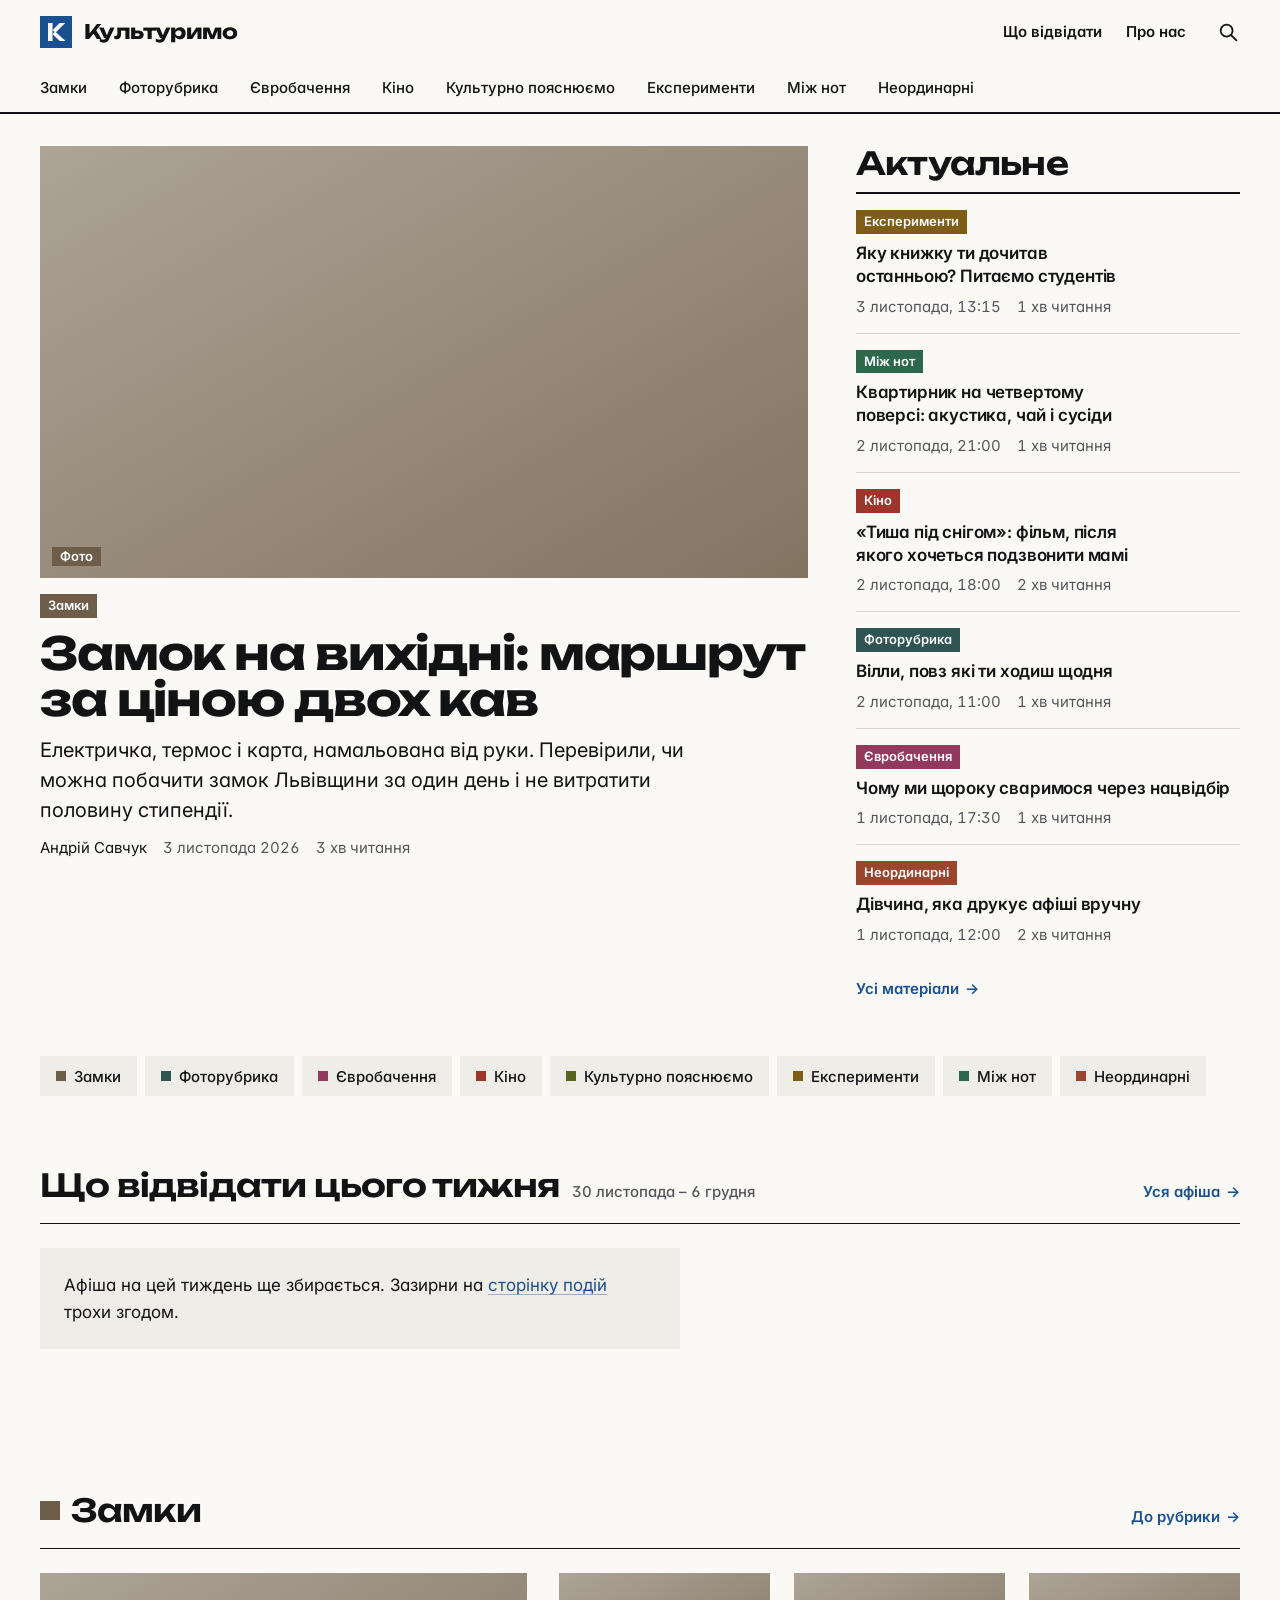
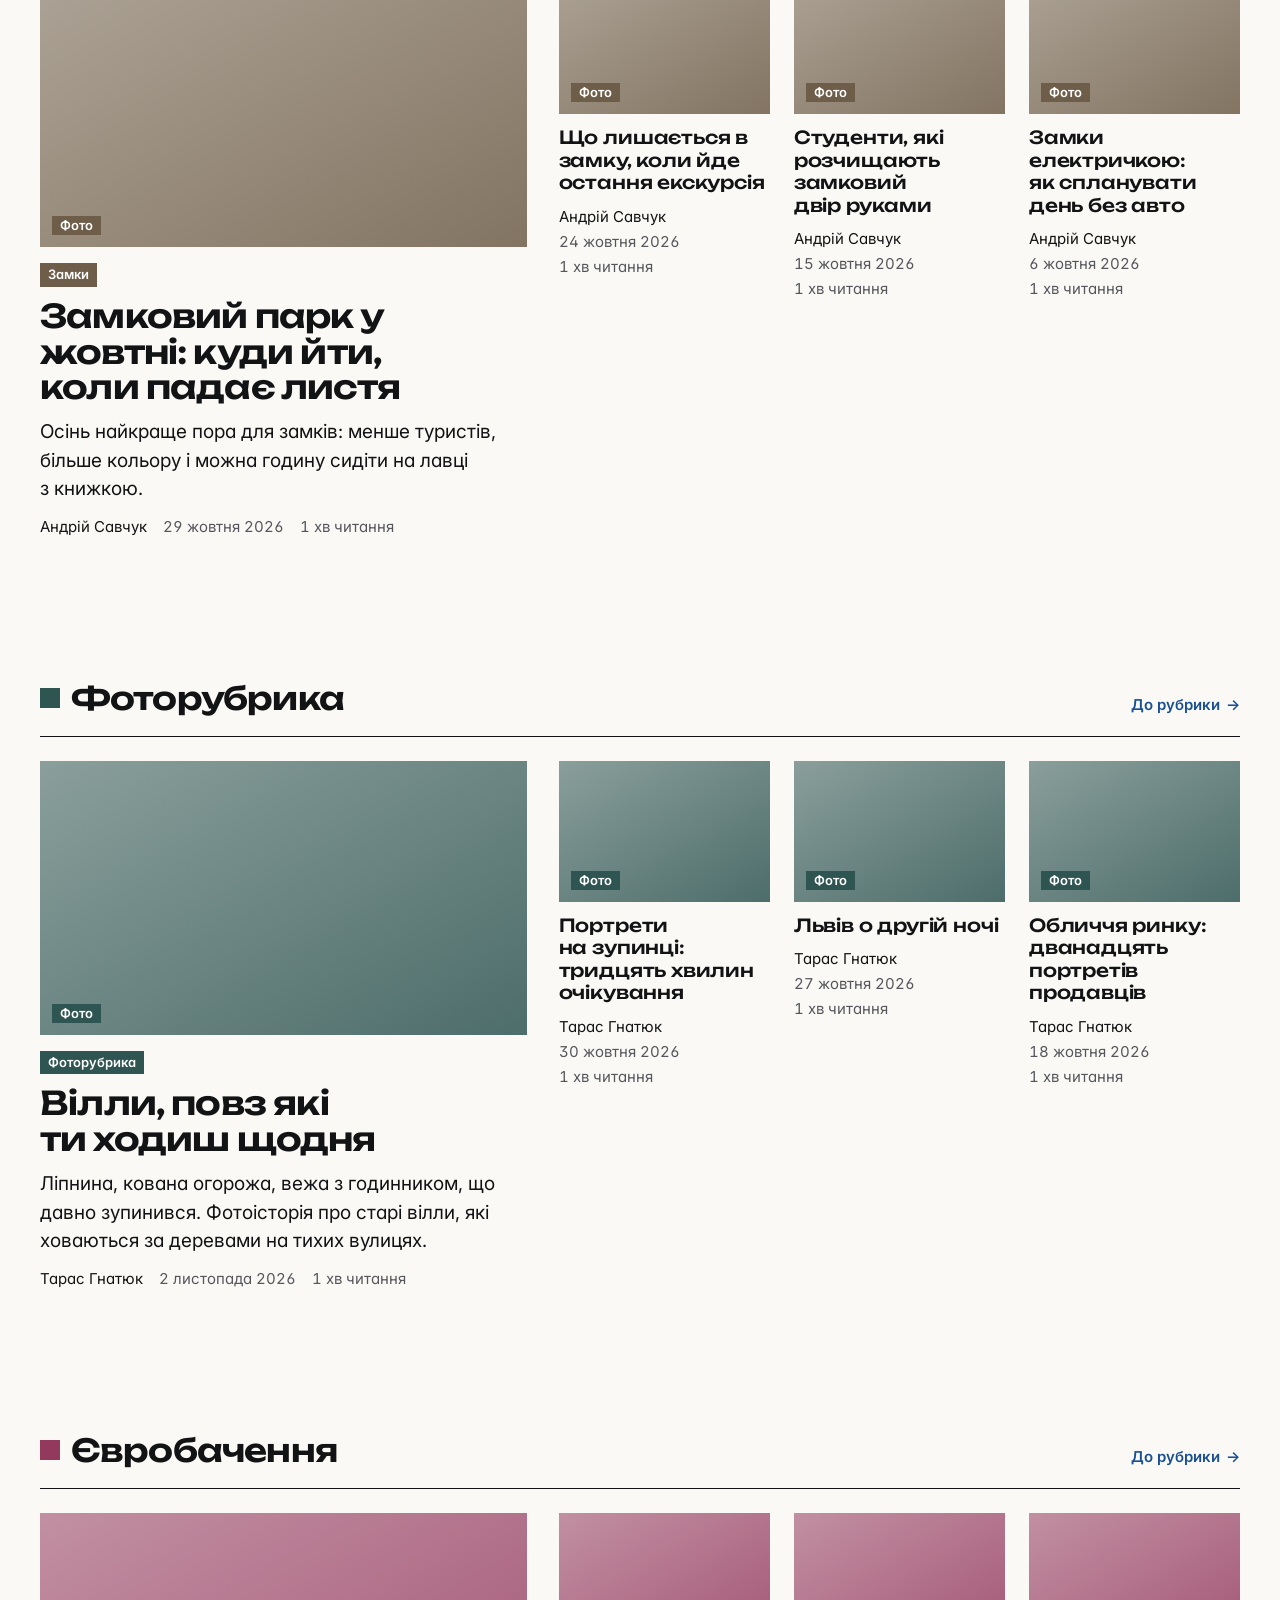
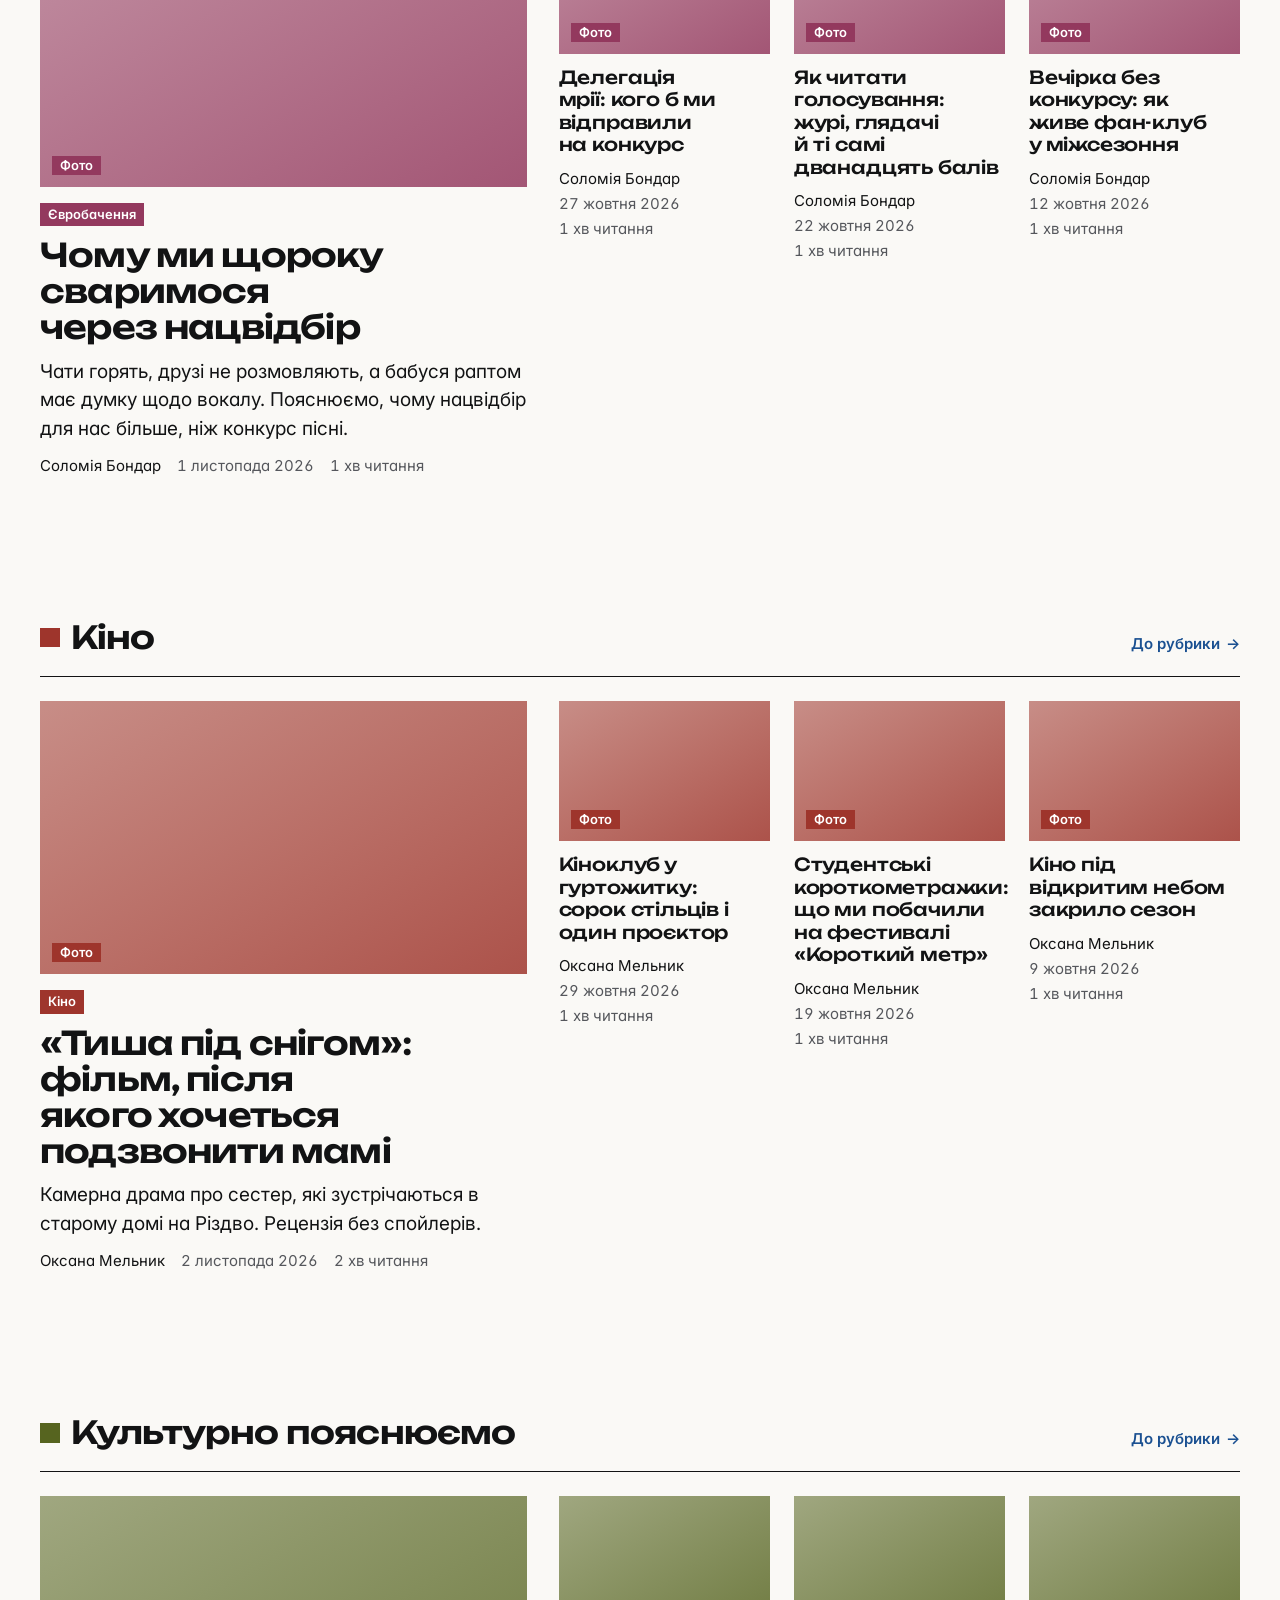
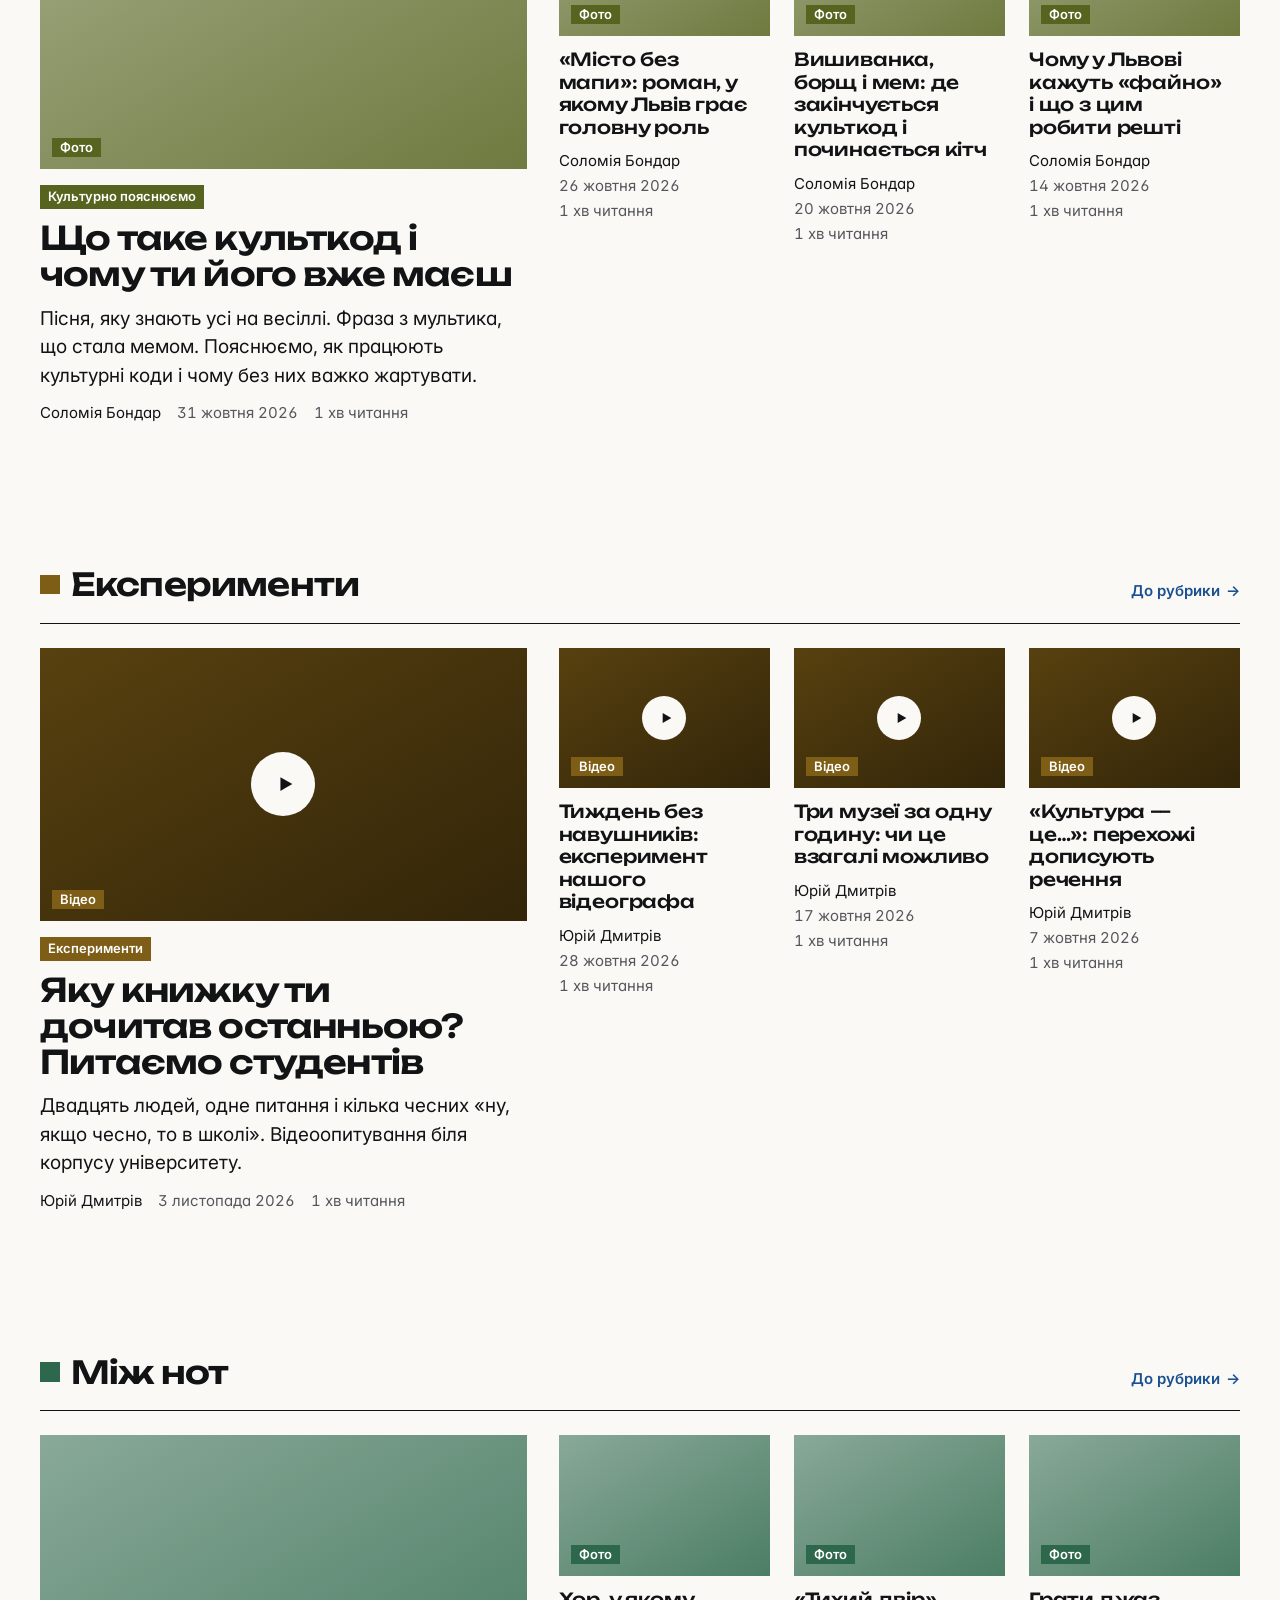
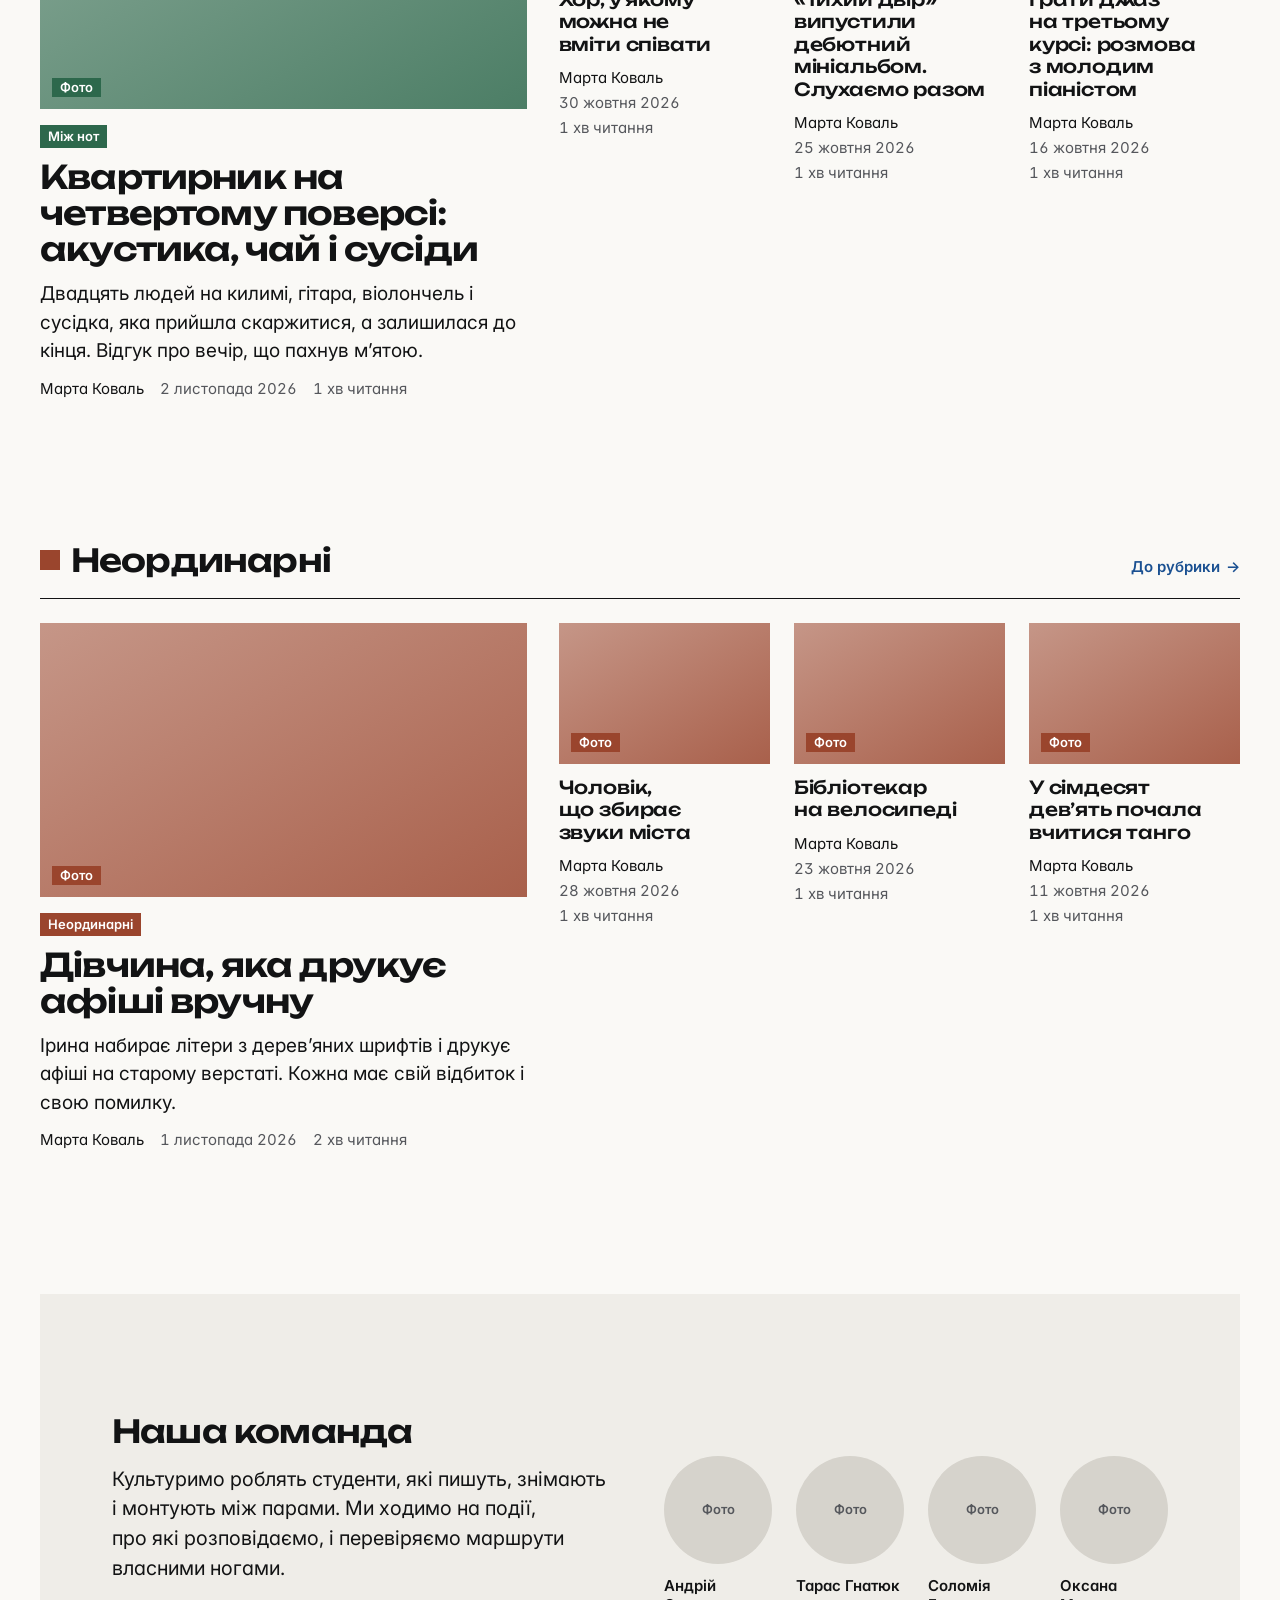
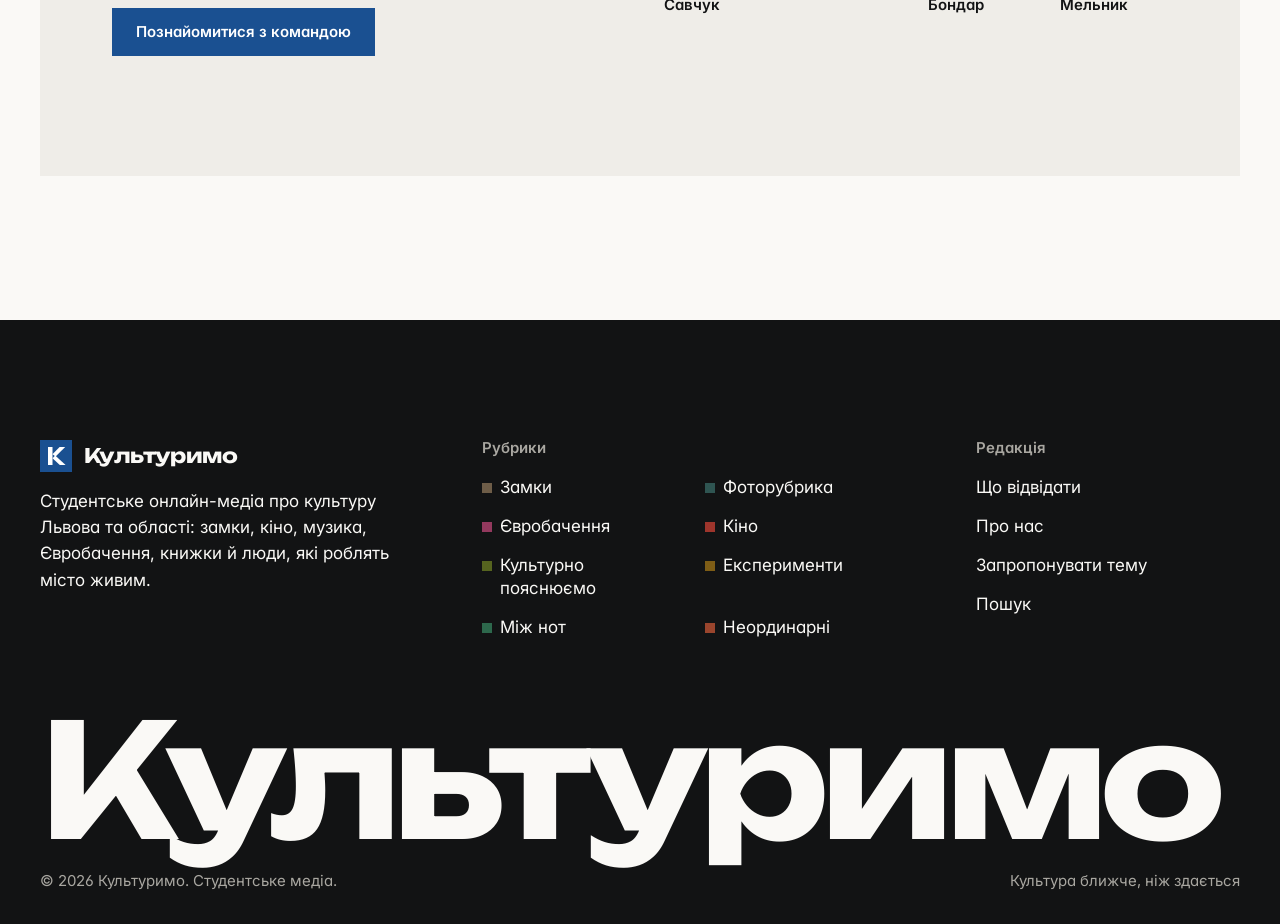
==== index.html @ 05e866e3 "Культуримо: перша версія" ====
<!DOCTYPE html>
<html lang="uk">
<head>
  <meta charset="UTF-8">
  <meta name="viewport" content="width=device-width, initial-scale=1">
  <title>Культуримо — культура Львова ближче, ніж здається</title>
  <meta name="description" content="Студентське онлайн-медіа про культуру Львова та області: замки, кіно, музика, Євробачення, книжки й неординарні люди.">
  <meta name="theme-color" content="#FAF9F6">

  <!-- Open Graph: як сторінка виглядає в месенджерах. og:image додати, коли з'явиться обкладинка (1200×630). -->
  <meta property="og:type" content="website">
  <meta property="og:site_name" content="Культуримо">
  <meta property="og:locale" content="uk_UA">
  <meta property="og:title" content="Культуримо — культура Львова ближче, ніж здається">
  <meta property="og:description" content="Студентське онлайн-медіа про культуру Львова та області: замки, кіно, музика, Євробачення, книжки й неординарні люди.">

  <link rel="icon" href="assets/logo.svg" type="image/svg+xml">

  <!-- Шрифти: Unbounded (заголовки), Inter (текст), Source Serif 4 (текст статей) -->
  <link rel="preconnect" href="https://fonts.googleapis.com">
  <link rel="preconnect" href="https://fonts.gstatic.com" crossorigin>
  <link rel="stylesheet" href="https://fonts.googleapis.com/css2?family=Inter:wght@400;500;600&family=Source+Serif+4:ital,opsz,wght@0,8..60,400;0,8..60,600;1,8..60,400&family=Unbounded:wght@500;600;700&display=swap">

  <link rel="stylesheet" href="css/style.css">
  <!-- home.js сам підключає main.js (шапка й футер) -->
  <script type="module" src="js/home.js"></script>
</head>
<body data-page="home">
  <a class="skip-link" href="#main">Перейти до змісту</a>

  <!-- Шапка рендериться з js/main.js -->
  <header class="site-header" data-site-header></header>

  <!-- Уміст головної рендериться з js/home.js за даними з js/data.js -->
  <main id="main" tabindex="-1">
    <noscript>
      <section class="container empty-state">
        <h1 class="h-page">Культуримо</h1>
        <p class="lead">Щоб побачити матеріали, увімкни JavaScript у браузері.</p>
      </section>
    </noscript>
  </main>

  <!-- Футер рендериться з js/main.js -->
  <footer class="site-footer" data-site-footer></footer>
</body>
</html>
---- css/style.css ----
/* =====================================================================
   «Культуримо» — стилі сайту
   Mobile-first. Брейкпоінти: 768px (планшет) і 1280px (десктоп).
   (CSS-змінні не працюють усередині @media, тому значення вписані числом.)

   Що міняти редакції:
   • кольори бренду й тексту — блок «Кольори» нижче;
   • шрифти — блок «Шрифти» (і посилання на Google Fonts у <head> кожної сторінки);
   • кольори рубрик — у js/data.js (поле color), тут їх не чіпаємо.

   Шрифти підключаються в <head> кожної сторінки (ваги саме ті, що використовує CSS):
   <link rel="preconnect" href="https://fonts.googleapis.com">
   <link rel="preconnect" href="https://fonts.gstatic.com" crossorigin>
   <link rel="stylesheet" href="https://fonts.googleapis.com/css2?family=Inter:wght@400;500;600&family=Source+Serif+4:ital,opsz,wght@0,8..60,400;0,8..60,600;1,8..60,400&family=Unbounded:wght@500;600;700&display=swap">
   ===================================================================== */

:root {
  /* ---------- Кольори ---------- */
  --color-bg: #FAF9F6;          /* фон сторінки: теплий off-white */
  --color-surface: #EFEDE8;     /* другий тон фону: плашки, блоки, заглушки */
  --color-surface-2: #E4E1DA;   /* третій тон: наведення на плашки */
  --color-ink: #121314;         /* основний текст, майже чорний */
  --color-muted: #55575C;       /* другорядний текст: дати, підписи (контраст 6.9:1) */
  --color-line: #D6D3CC;        /* тонкі лінії-розділювачі у списках */
  --color-accent: #1A5091;      /* акцент бренду: Pantone Nautical Blue — кнопки, посилання, активні стани */
  --color-accent-hover: #123B6C;
  --color-on-accent: #FFFFFF;   /* текст на акцентному тлі */
  --color-inverse-bg: #121314;  /* темні блоки (футер, відео) */
  --color-inverse-ink: #FAF9F6;
  --color-inverse-muted: #A9A7A1; /* другорядний текст на темному (контраст 7.9:1) */
  --color-error: #A32B22;       /* помилка у формі (незаповнене поле) */

  /* Колір рубрики за замовчуванням. Конкретний колір передається з data.js
     інлайн-стилем: style="--rubric: #9E352C" */
  --rubric: #55575C;

  /* ---------- Шрифти ---------- */
  --font-display: "Unbounded", "Arial Black", system-ui, sans-serif;   /* заголовки */
  --font-text: "Inter", system-ui, -apple-system, "Segoe UI", Roboto, sans-serif; /* інтерфейс і текст */
  --font-serif: "Source Serif 4", Georgia, "Times New Roman", serif;   /* текст статей */

  /* ---------- Розміри тексту (5 робочих кроків + службовий) ---------- */
  --fs-xs: 0.8125rem;                                  /* 13px — плашки, мітки */
  --fs-sm: 0.9375rem;                                  /* 15px — дати, мета, підписи */
  --fs-base: 1.0625rem;                                /* 17px — основний текст */
  --fs-lg: clamp(1.0625rem, 0.98rem + 0.35vw, 1.25rem);  /* 17–20px — заголовки карток M/S */
  --fs-xl: clamp(1.375rem, 1.1rem + 1.1vw, 2rem);        /* 22–32px — заголовки секцій */
  --fs-2xl: clamp(1.625rem, 1.05rem + 2.4vw, 3.25rem);   /* 26–52px — головний матеріал, заголовок статті */
  --fs-3xl: clamp(2rem, 1rem + 4.4vw, 5rem);             /* 32–80px — заголовки сторінок */

  --lh-tight: 1.08;   /* великі заголовки */
  --lh-snug: 1.25;    /* заголовки карток */
  --lh-text: 1.55;    /* текст */

  --tracking-display: -0.025em;

  /* ---------- Відступи ---------- */
  --space-1: 0.25rem;   /* 4 */
  --space-2: 0.5rem;    /* 8 */
  --space-3: 0.75rem;   /* 12 */
  --space-4: 1rem;      /* 16 */
  --space-5: 1.5rem;    /* 24 */
  --space-6: 2rem;      /* 32 */
  --space-7: 3rem;      /* 48 */
  --space-8: 4.5rem;    /* 72 */
  --space-9: 7.5rem;    /* 120 */

  --gutter: 16px;                 /* поля сторінки; на 768 → 24px, на 1280 → 40px */
  --container: 1360px;            /* максимальна ширина контенту */
  --grid-gap: var(--space-5);
  --section-gap: var(--space-8);  /* відстань між блоками головної */
  --measure: 40rem;               /* ширина колонки тексту статті (~70 знаків) */

  /* ---------- Форма ---------- */
  --radius: 0;                    /* кути: квадратні по всьому сайту */
  --radius-round: 50%;            /* круглі фото людей */
  --header-h: 58px;               /* висота шапки: мобільна 56 + лінія; на ≥768 → 114px */

  /* ---------- Рух ---------- */
  --ease-out: cubic-bezier(0.22, 1, 0.36, 1);
  --dur-fast: 160ms;
  --dur: 280ms;
  --dur-slow: 600ms;
}

@media (min-width: 768px) {
  :root {
    --gutter: 24px;
    --grid-gap: var(--space-6);
    --section-gap: var(--space-9);
    --header-h: 114px;
  }
}

@media (min-width: 1280px) {
  :root {
    --gutter: 40px;
    --section-gap: 9rem;
  }
}

/* =====================================================================
   База
   ===================================================================== */

*,
*::before,
*::after {
  box-sizing: border-box;
}

html {
  -webkit-text-size-adjust: 100%;
  text-size-adjust: 100%;
  scroll-padding-top: calc(var(--header-h) + var(--space-4));
}

body {
  margin: 0;
  min-height: 100svh;
  background: var(--color-bg);
  color: var(--color-ink);
  font-family: var(--font-text);
  font-size: var(--fs-base);
  line-height: var(--lh-text);
  font-feature-settings: "cv11", "ss01";
  -webkit-font-smoothing: antialiased;
  text-rendering: optimizeLegibility;
}

img,
svg,
video,
iframe {
  display: block;
  max-width: 100%;
}

img {
  height: auto;
}

h1, h2, h3, h4, p, figure, blockquote, ul, ol, dl, dd {
  margin: 0;
}

ul[role="list"],
ol[role="list"] {
  list-style: none;
  padding: 0;
}

button,
input,
textarea,
select {
  font: inherit;
  color: inherit;
}

button {
  cursor: pointer;
}

a {
  color: inherit;
  text-decoration-thickness: 1px;
  text-underline-offset: 0.18em;
}

::selection {
  background: var(--color-accent);
  color: var(--color-on-accent);
}

/* Видимий фокус для клавіатурної навігації */
:focus-visible {
  outline: 3px solid var(--color-accent);
  outline-offset: 3px;
}

/* Пропуск до контенту для клавіатури й скрінрідерів */
.skip-link {
  position: absolute;
  left: var(--gutter);
  top: -100px;
  z-index: 100;
  padding: var(--space-3) var(--space-4);
  background: var(--color-accent);
  color: var(--color-on-accent);
  font-weight: 600;
  text-decoration: none;
}

.skip-link:focus {
  top: var(--space-2);
}

.visually-hidden {
  position: absolute !important;
  width: 1px;
  height: 1px;
  padding: 0;
  margin: -1px;
  overflow: hidden;
  clip: rect(0 0 0 0);
  white-space: nowrap;
  border: 0;
}

/* =====================================================================
   Типографіка
   ===================================================================== */

h1, h2, h3, h4,
.display {
  font-family: var(--font-display);
  font-weight: 600;
  letter-spacing: var(--tracking-display);
  line-height: var(--lh-tight);
  overflow-wrap: break-word;
  hyphens: auto;
  text-wrap: balance;
}

.h-page   { font-size: var(--fs-3xl); font-weight: 700; }
.h-large  { font-size: var(--fs-2xl); }
.h-section{ font-size: var(--fs-xl); }
.h-card   { font-size: var(--fs-lg); font-weight: 500; line-height: var(--lh-snug); letter-spacing: -0.01em; }

.lead {
  font-size: clamp(1.0625rem, 1rem + 0.3vw, 1.25rem);
  line-height: 1.5;
  color: var(--color-ink);
  max-width: 44rem;
}

.text-muted { color: var(--color-muted); }

p { text-wrap: pretty; }

/* Текстові посилання з підкресленням (у тексті статей, описах) */
.link {
  color: var(--color-accent);
  text-decoration: underline;
  text-decoration-color: color-mix(in srgb, var(--color-accent) 40%, transparent);
  transition: text-decoration-color var(--dur-fast) var(--ease-out);
}

@media (hover: hover) {
  .link:hover {
    text-decoration-color: currentColor;
  }
}

/* Посилання зі стрілкою: «До рубрики →», «Усі матеріали →» */
.link-arrow {
  display: inline-flex;
  align-items: center;
  gap: 0.4em;
  font-size: var(--fs-sm);
  font-weight: 600;
  color: var(--color-accent);
  text-decoration: none;
  white-space: nowrap;
  padding-block: var(--space-2); /* більша зона дотику */
}

.link-arrow::after {
  content: "→";
  transition: transform var(--dur) var(--ease-out);
}

@media (hover: hover) {
  .link-arrow:hover::after {
    transform: translateX(4px);
  }
}

@media (hover: hover) {
  .link-arrow:hover {
    color: var(--color-accent-hover);
  }
}

/* =====================================================================
   Сітка й контейнер
   ===================================================================== */

.container {
  width: 100%;
  max-width: calc(var(--container) + var(--gutter) * 2);
  margin-inline: auto;
  padding-inline: var(--gutter);
}

.section {
  margin-top: var(--section-gap);
}

.stack > * + * {
  margin-top: var(--space-4);
}

/* =====================================================================
   Кнопки й чіпси
   Одна форма кнопки на весь сайт: квадратні кути, суцільна заливка.
   ===================================================================== */

.btn {
  display: inline-flex;
  align-items: center;
  justify-content: center;
  gap: var(--space-2);
  min-height: 48px;
  padding: 0 var(--space-5);
  border: 0;
  border-radius: var(--radius);
  background: var(--color-accent);
  color: var(--color-on-accent);
  font-family: var(--font-text);
  font-size: var(--fs-sm);
  font-weight: 600;
  line-height: 1.2;
  text-decoration: none;
  transition: background-color var(--dur-fast) var(--ease-out), transform var(--dur-fast) var(--ease-out);
}

@media (hover: hover) {
  .btn:hover {
    background: var(--color-accent-hover);
  }
}

.btn:active {
  transform: translateY(1px);
}

/* Тиха кнопка: «Показати ще» та інші другорядні дії */
.btn--quiet {
  background: var(--color-surface);
  color: var(--color-ink);
}

@media (hover: hover) {
  .btn--quiet:hover {
    background: var(--color-surface-2);
  }
}

/* Чіпси: рубрики під hero, фільтри підтем, рубрики в пошуку */
.chips {
  display: flex;
  flex-wrap: wrap;
  gap: var(--space-2);
  margin: 0;
  padding: 0;
  list-style: none;
}

/* Модифікатор: горизонтальний скрол на мобільному (стрічка рубрик) */
.chips--scroll {
  flex-wrap: nowrap;
  overflow-x: auto;
  scroll-snap-type: x proximity;
  scrollbar-width: none;
  margin-inline: calc(var(--gutter) * -1);
  padding-inline: var(--gutter);
}

.chips--scroll::-webkit-scrollbar {
  display: none;
}

.chips--scroll > * {
  flex: none;
  scroll-snap-align: start;
}

@media (min-width: 768px) {
  .chips--scroll {
    flex-wrap: wrap;
    overflow: visible;
    margin-inline: 0;
    padding-inline: 0;
  }
}

.chip {
  display: inline-flex;
  align-items: center;
  gap: var(--space-2);
  min-height: 40px;
  padding: 0 var(--space-4);
  border: 0;
  border-radius: var(--radius);
  background: var(--color-surface);
  color: var(--color-ink);
  font-size: var(--fs-sm);
  font-weight: 500;
  text-decoration: none;
  white-space: nowrap;
  transition: background-color var(--dur-fast) var(--ease-out), color var(--dur-fast) var(--ease-out);
}

/* Кольоровий квадратик рубрики в чіпсі */
.chip__swatch {
  width: 10px;
  height: 10px;
  flex: none;
  background: var(--rubric);
}

@media (hover: hover) {
  .chip:hover {
    background: var(--color-surface-2);
  }
}

.chip[aria-pressed="true"],
.chip[aria-current="page"],
.chip.is-active {
  background: var(--color-accent);
  color: var(--color-on-accent);
}

.chip[aria-pressed="true"] .chip__swatch,
.chip.is-active .chip__swatch {
  outline: 2px solid var(--color-on-accent);
}

/* =====================================================================
   Плашка рубрики (над заголовком картки)
   Колір приходить з data.js через --rubric. Білий текст на всіх кольорах ≥ 6:1.
   ===================================================================== */

.tag {
  display: inline-block;
  padding: 3px var(--space-2);
  background: var(--rubric);
  color: #FFFFFF;
  font-family: var(--font-text);
  font-size: var(--fs-xs);
  font-weight: 600;
  line-height: 1.35;
  letter-spacing: 0;
  text-decoration: none;
  border-radius: var(--radius);
  position: relative; /* щоб посилання-плашка було клікабельним поверх розтягнутого посилання картки */
  z-index: 2;
}

@media (hover: hover) {
  a.tag:hover {
    background: color-mix(in srgb, var(--rubric) 82%, #000);
  }
}

/* Мітка рубрики для секцій: кольоровий квадрат перед заголовком */
.rubric-mark {
  display: inline-block;
  width: 0.62em;
  height: 0.62em;
  margin-right: 0.35em;
  background: var(--rubric);
  vertical-align: 0.06em;
}

/* =====================================================================
   Медіа й заглушки фото
   .media задає пропорції й колір заглушки. Коли з'явиться справжнє фото
   (img з src), воно заповнює блок — верстка не змінюється.
   ===================================================================== */

.media {
  position: relative;
  aspect-ratio: var(--ratio, 16 / 9);
  overflow: hidden;
  border-radius: var(--radius);
  /* Заглушка: м'який перехід у межах одного кольору рубрики */
  background-color: var(--rubric);
  background-image: linear-gradient( /* taste-skill-ignore: заглушка фото з градієнтом вимагається CLAUDE.md §4 */
    150deg,
    color-mix(in srgb, var(--rubric) 55%, var(--color-bg)) 0%,
    color-mix(in srgb, var(--rubric) 85%, var(--color-bg)) 100%
  );
}

.media--16x9 { --ratio: 16 / 9; }
.media--3x2  { --ratio: 3 / 2; }
.media--4x5  { --ratio: 4 / 5; }
.media--1x1  { --ratio: 1 / 1; }

/* Підпис «Фото» на заглушці */
.media__label {
  position: absolute;
  left: var(--space-3);
  bottom: var(--space-3);
  padding: 3px var(--space-2);
  background: var(--rubric); /* суцільна підкладка: контраст білого тексту ≥ 6:1 */
  color: #FFFFFF;
  font-size: var(--fs-xs);
  font-weight: 600;
  line-height: 1;
}

.media > img,
.media > iframe,
.media > video {
  position: absolute;
  inset: 0;
  width: 100%;
  height: 100%;
  object-fit: cover;
  border: 0;
  transition: transform var(--dur-slow) var(--ease-out);
}

/* Кругле фото людини (команда, автор) */
.avatar {
  --ratio: 1 / 1;
  border-radius: var(--radius-round);
  background-image: none;
  background-color: var(--color-line); /* нейтральна заглушка: видно і на білому, і на сірому полі */
  width: var(--avatar-size, 72px);
  flex: none;
}

.avatar .media__label {
  inset: 0;
  display: grid;
  place-items: center;
  padding: 0;
  background: none;
  color: var(--color-muted);
}

/* Відео: заглушка з кнопкою Play */
.media--video {
  background-color: var(--color-inverse-bg);
  background-image: linear-gradient( /* taste-skill-ignore: заглушка відео, CLAUDE.md §4 */
    150deg,
    color-mix(in srgb, var(--rubric) 70%, #000) 0%,
    color-mix(in srgb, var(--rubric) 40%, #000) 100%
  );
}

.play {
  position: absolute;
  left: 50%;
  top: 50%;
  z-index: 2;
  display: grid;
  place-items: center;
  width: 64px;
  height: 64px;
  margin: -32px 0 0 -32px;
  border: 0;
  border-radius: 50%;
  background: var(--color-bg);
  color: var(--color-ink);
  transition: transform var(--dur) var(--ease-out), background-color var(--dur-fast);
}

.play svg {
  width: 22px;
  height: 22px;
  margin-left: 3px; /* оптичне вирівнювання трикутника */
}

@media (hover: hover) {
  .play:hover {
    transform: scale(1.06);
  }
}

.play--small {
  width: 44px;
  height: 44px;
  margin: -22px 0 0 -22px;
}

.play--small svg {
  width: 16px;
  height: 16px;
}

/* =====================================================================
   Мета: дата, час читання, автор
   ===================================================================== */

.meta {
  display: flex;
  flex-wrap: wrap;
  align-items: center;
  column-gap: var(--space-4);
  row-gap: var(--space-1);
  font-size: var(--fs-sm);
  line-height: 1.4;
  color: var(--color-muted);
  font-variant-numeric: tabular-nums;
}

.meta a {
  color: var(--color-ink);
  text-decoration: none;
  position: relative;
  z-index: 2;
}

@media (hover: hover) {
  .meta a:hover {
    color: var(--color-accent);
    text-decoration: underline;
  }
}

/* =====================================================================
   Картки
   Уся картка клікабельна через «розтягнуте» посилання в заголовку
   (.card__link::after). Плашка рубрики й автор лишаються окремими посиланнями.
   ===================================================================== */

.card {
  position: relative;
  display: flex;
  flex-direction: column;
  gap: var(--space-3);
  min-width: 0;
}

.card__link {
  color: inherit;
  text-decoration: none;
}

.card__link::after {
  content: "";
  position: absolute;
  inset: 0;
  z-index: 1;
}

.card__link:focus-visible {
  outline: none;
}

.card:has(.card__link:focus-visible) {
  outline: 3px solid var(--color-accent);
  outline-offset: 4px;
}

.card__title {
  transition: color var(--dur-fast) var(--ease-out);
}

@media (hover: hover) {
  .card:hover .card__title {
    color: var(--color-accent);
  }
}

@media (hover: hover) {
  .card:hover .media > img {
    transform: scale(1.03);
  }
}

.card__body {
  display: flex;
  flex-direction: column;
  align-items: flex-start;
  gap: var(--space-3);
}

/* ---------- Картка L: фото 16:9, великий заголовок, лід ---------- */
.card--l {
  gap: var(--space-4);
}

.card--l .card__title {
  font-size: var(--fs-2xl);
  font-weight: 600;
}

.card--l .card__lead {
  font-size: clamp(1rem, 0.95rem + 0.3vw, 1.1875rem);
  line-height: 1.5;
  max-width: 42rem;
}

/* ---------- Картка M: фото 3:2, заголовок, дата, автор ---------- */
.card--m .card__title {
  font-size: var(--fs-lg);
  font-weight: 500;
  line-height: var(--lh-snug);
  letter-spacing: -0.01em;
}

/* ---------- Картка S: без фото — рубрика, заголовок, дата (для списків) ---------- */
.card--s {
  align-items: flex-start;
  gap: var(--space-2);
  padding-block: var(--space-4);
  border-top: 1px solid var(--color-line); /* taste-skill-ignore: лінії між пунктами списку, CLAUDE.md §10A */
}

.card--s .card__title {
  font-family: var(--font-text);
  font-size: var(--fs-lg);
  font-weight: 600;
  line-height: 1.3;
  letter-spacing: -0.01em;
}

/* Список карток S: перша лінія лишається, остання закриває список */
.list-s {
  list-style: none;
  margin: 0;
  padding: 0;
}

.list-s > li:last-child .card--s {
  border-bottom: 1px solid var(--color-line); /* taste-skill-ignore */
}

/* ---------- Картка події: велика цифра дня, місяць, назва, місце, час ---------- */
.card--event {
  gap: var(--space-4);
  padding: var(--space-5);
  background: var(--color-surface);
  transition: background-color var(--dur-fast) var(--ease-out);
}

@media (hover: hover) {
  .card--event:hover {
    background: var(--color-surface-2);
  }
}

/* Дата: велика цифра ліворуч, місяць і день тижня стовпчиком праворуч */
.event-date {
  display: grid;
  grid-template-columns: auto 1fr;
  grid-template-rows: auto auto;
  column-gap: var(--space-3);
  align-items: end;
  font-variant-numeric: tabular-nums;
}

.event-date__day {
  grid-row: 1 / 3;
  font-family: var(--font-display);
  font-size: clamp(2.75rem, 2.2rem + 2vw, 3.75rem);
  font-weight: 600;
  line-height: 0.8;
  letter-spacing: -0.04em;
}

.event-date__month {
  font-size: var(--fs-sm);
  font-weight: 600;
  line-height: 1.2;
}

.event-date__weekday {
  font-size: var(--fs-xs);
  line-height: 1.2;
  color: var(--color-muted);
}

.card--event .card__body {
  gap: var(--space-2);
}

.card--event .card__title {
  font-size: var(--fs-lg);
  font-weight: 500;
  line-height: var(--lh-snug);
  letter-spacing: -0.01em;
}

.event-info {
  display: flex;
  flex-direction: column;
  gap: 2px;
  font-size: var(--fs-sm);
  color: var(--color-muted);
}

.event-info strong {
  color: var(--color-ink);
  font-weight: 600;
  font-variant-numeric: tabular-nums;
}

.card--event .link-arrow {
  margin-top: var(--space-1);
  position: relative;
  z-index: 2;
}

/* Картка відео (рубрика «Експерименти») */
.card--video .media {
  background-color: var(--color-inverse-bg);
}

/* =====================================================================
   Заголовок блоку (рубрики на головній, «Актуальне», «Що відвідати»)
   Назва з кольоровою міткою, посилання праворуч, тонка лінія під ними.
   ===================================================================== */

.section-head {
  display: flex;
  flex-wrap: wrap;
  align-items: baseline;
  justify-content: space-between;
  column-gap: var(--space-5);
  row-gap: var(--space-2);
  padding-bottom: var(--space-3);
  margin-bottom: var(--space-5);
  border-bottom: 1px solid var(--color-ink); /* taste-skill-ignore: тонка лінія під назвою рубрики, CLAUDE.md §10D */
}

.section-head__title {
  font-size: var(--fs-xl);
  font-weight: 600;
}

.section-head__title a {
  text-decoration: none;
}

@media (hover: hover) {
  .section-head__title a:hover {
    color: var(--color-accent);
  }
}

.section-head__note {
  font-size: var(--fs-sm);
  color: var(--color-muted);
  font-variant-numeric: tabular-nums;
}

/* =====================================================================
   Порожні стани: «не знайдено», порожній пошук
   ===================================================================== */

.empty-state {
  padding-block: var(--space-8);
  max-width: 40rem;
}

.empty-state > * + * {
  margin-top: var(--space-4);
}

/* =====================================================================
   ШАПКА (рендериться з js/main.js)
   Мобільна: лого + лупа + бургер. ≥768: два ряди — лого/посилання/пошук
   і меню рубрик. Шапка липка (sticky).
   ===================================================================== */

html.is-locked {
  overflow: hidden; /* відкрите мобільне меню — сторінка під ним не скролиться */
}

main:focus {
  outline: none;
}

.site-header {
  position: sticky;
  top: 0;
  z-index: 50;
  min-height: var(--header-h); /* місце під шапку ще до того, як її намалює JS */
  background: var(--color-bg);
  border-bottom: 2px solid var(--color-ink); /* смуга під шапкою, як під газетною шапкою */
}

.header-top {
  display: flex;
  align-items: center;
  gap: var(--space-2);
  height: 56px;
}

/* Лого + назва */
.brand {
  display: inline-flex;
  align-items: center;
  gap: var(--space-3);
  margin-right: auto;
  color: var(--color-ink);
  text-decoration: none;
}

.brand__logo {
  width: 32px;
  height: 32px;
  flex: none;
}

.brand__name {
  font-family: var(--font-display);
  font-size: 1.125rem;
  font-weight: 700;
  letter-spacing: -0.03em;
  line-height: 1;
  transition: color var(--dur-fast) var(--ease-out);
}

@media (hover: hover) {
  .brand:hover .brand__name {
    color: var(--color-accent);
  }
}

/* Кнопки-іконки: лупа, бургер, хрестик */
.icon-btn {
  display: inline-grid;
  place-items: center;
  width: 44px;
  height: 44px;
  flex: none;
  padding: 0;
  border: 0;
  border-radius: var(--radius);
  background: transparent;
  color: var(--color-ink);
  transition: background-color var(--dur-fast) var(--ease-out), color var(--dur-fast) var(--ease-out);
}

@media (hover: hover) {
  .icon-btn:hover {
    background: var(--color-surface);
    color: var(--color-accent);
  }
}

.icon-btn:active {
  background: var(--color-surface-2);
}

/* Посилання «Що відвідати», «Про нас» */
.header-links {
  display: none;
  align-items: center;
  gap: var(--space-5);
  margin-right: var(--space-3);
}

.header-links a {
  font-size: var(--fs-sm);
  font-weight: 600;
  text-decoration: none;
  padding-block: var(--space-2);
  transition: color var(--dur-fast) var(--ease-out);
}

@media (hover: hover) {
  .header-links a:hover {
    color: var(--color-accent);
  }
}

.header-links a[aria-current="page"] {
  color: var(--color-accent);
  text-decoration: underline;
  text-decoration-thickness: 2px;
  text-underline-offset: 0.35em;
}

/* ---------- Пошук у шапці: поле на всю ширину поверх верхнього ряду ---------- */
.header-search {
  position: absolute;
  inset: 0 0 auto 0;
  z-index: 3;
  background: var(--color-bg);
}

.header-search[hidden] {
  display: none;
}

.header-search__inner {
  display: flex;
  align-items: center;
  gap: var(--space-2);
  height: 56px;
}

.header-search__icon {
  display: none;
  color: var(--color-muted);
}

.header-search__input {
  flex: 1;
  min-width: 0;
  height: 44px;
  padding: 0 var(--space-4);
  border: 0;
  border-radius: var(--radius);
  background: var(--color-surface);
  font-size: 1.0625rem; /* ≥16px, щоб iOS не збільшував сторінку */
  -webkit-appearance: none;
  appearance: none;
}

.header-search__input::placeholder {
  color: var(--color-muted);
  opacity: 1;
}

.header-search__input::-webkit-search-cancel-button {
  -webkit-appearance: none;
}

.header-search__input:focus-visible {
  outline: 2px solid var(--color-accent);
  outline-offset: 0;
}

/* Підказки під полем пошуку (наповнюються на етапі 5) */
.search-suggest-wrap {
  position: relative;
}

.search-suggest {
  position: absolute;
  left: var(--gutter);
  right: var(--gutter);
  top: 0;
  margin: 0;
  padding: var(--space-2) 0;
  list-style: none;
  background: var(--color-bg);
  box-shadow: 0 12px 32px rgb(18 19 20 / 0.14); /* taste-skill-ignore: плаваючий список, тінь доречна */
}

.search-suggest[hidden] {
  display: none;
}

/* ---------- Меню рубрик (≥768) ---------- */
.rubric-nav {
  display: none;
}

.rubric-nav__inner {
  display: flex;
  align-items: stretch;
  gap: var(--space-5);
  height: 48px;
}

.rubric-nav__list {
  display: flex;
  flex: 1 1 auto;
  min-width: 0;
  gap: var(--space-5);
  margin: 0;
  padding: 0;
  list-style: none;
  overflow: hidden;
  white-space: nowrap;
}

.rubric-nav__item {
  flex: none;
  display: flex;
}

.rubric-nav__item[hidden] {
  display: none;
}

.rubric-nav__list a,
.rubric-nav__more-btn {
  position: relative;
  display: inline-flex;
  align-items: center;
  gap: var(--space-2);
  height: 100%;
  padding: 0;
  border: 0;
  background: none;
  font-size: var(--fs-sm);
  font-weight: 500;
  color: var(--color-ink);
  text-decoration: none;
  white-space: nowrap;
  transition: color var(--dur-fast) var(--ease-out);
}

.rubric-nav__list a:focus-visible,
.rubric-nav__more-btn:focus-visible {
  outline-offset: -3px;
}

/* Під пунктом — смужка кольору рубрики при наведенні, акцентна для активного */
.rubric-nav__list a::after,
.rubric-nav__more-btn::after {
  content: "";
  position: absolute;
  left: 0;
  right: 0;
  bottom: 0;
  height: 4px;
  background: var(--rubric, var(--color-accent));
  transform: scaleY(0);
  transform-origin: bottom;
  transition: transform var(--dur) var(--ease-out);
}

@media (hover: hover) {
  .rubric-nav__list a:hover::after {
    transform: scaleY(1);
  }
}

.rubric-nav__list a[aria-current="page"],
.rubric-nav__more-btn[data-current] {
  color: var(--color-accent);
  font-weight: 600;
}

.rubric-nav__list a[aria-current="page"]::after,
.rubric-nav__more-btn[data-current]::after {
  background: var(--color-accent);
  transform: scaleY(1);
}

.rubric-nav__more {
  position: relative;
  flex: none;
}

.rubric-nav__more[hidden] {
  display: none;
}

.rubric-nav__more-btn svg {
  flex: none;
  width: 12px;
  height: 12px;
  transition: transform var(--dur) var(--ease-out);
}

.rubric-nav__more-btn[aria-expanded="true"] svg {
  transform: rotate(180deg);
}

@media (hover: hover) {
  .rubric-nav__more-btn:hover {
    color: var(--color-accent);
  }
}

.rubric-nav__dropdown {
  position: absolute;
  right: 0;
  top: calc(100% + 2px);
  z-index: 5;
  min-width: 240px;
  margin: 0;
  padding: var(--space-2) 0;
  list-style: none;
  background: var(--color-bg);
  box-shadow: 0 12px 32px rgb(18 19 20 / 0.14); /* taste-skill-ignore: випадне меню плаває, тінь доречна */
}

.rubric-nav__dropdown[hidden] {
  display: none;
}

.rubric-nav__dropdown a {
  display: block;
  padding: var(--space-3) var(--space-5);
  font-size: var(--fs-sm);
  font-weight: 500;
  text-decoration: none;
  border-left: 4px solid var(--rubric);
}

@media (hover: hover) {
  .rubric-nav__dropdown a:hover {
    background: var(--color-surface);
    color: var(--color-accent);
  }
}

.rubric-nav__dropdown a[aria-current="page"] {
  color: var(--color-accent);
  font-weight: 600;
}

/* ---------- Мобільне меню на весь екран ---------- */
.mobile-menu {
  position: fixed;
  inset: var(--header-h) 0 0 0;
  z-index: 49;
  overflow-y: auto;
  overscroll-behavior: contain;
  background: var(--color-bg);
  animation: menu-in var(--dur) var(--ease-out);
}

.mobile-menu[hidden] {
  display: none;
}

@keyframes menu-in {
  from { opacity: 0; transform: translateY(-8px); }
  to   { opacity: 1; transform: none; }
}

.mobile-menu__inner {
  padding-block: var(--space-5) var(--space-7);
}

.mobile-menu__rubrics,
.mobile-menu__pages {
  margin: 0;
  padding: 0;
  list-style: none;
}

.mobile-menu__rubrics a {
  display: flex;
  align-items: center;
  gap: var(--space-3);
  min-height: 52px;
  font-family: var(--font-display);
  font-size: 1.375rem;
  font-weight: 600;
  letter-spacing: -0.02em;
  line-height: 1.15;
  text-decoration: none;
}

.mobile-menu__rubrics .chip__swatch {
  width: 12px;
  height: 12px;
}

.mobile-menu__pages {
  display: flex;
  flex-wrap: wrap;
  gap: var(--space-2);
  margin-top: var(--space-6);
}

.mobile-menu__pages a {
  display: inline-flex;
  align-items: center;
  min-height: 48px;
  padding: 0 var(--space-5);
  background: var(--color-surface);
  font-weight: 600;
  text-decoration: none;
}

.mobile-menu a[aria-current="page"] {
  color: var(--color-accent);
}

.mobile-menu__pages a[aria-current="page"] {
  background: var(--color-accent);
  color: var(--color-on-accent);
}

.menu-toggle {
  margin-right: -10px; /* оптично вирівнюємо іконку з правим полем */
}

@media (min-width: 768px) {
  .header-top,
  .header-search__inner {
    height: 64px;
  }

  .brand__name {
    font-size: 1.25rem;
  }

  .header-links {
    display: flex;
  }

  .header-search__icon {
    display: inline-grid;
  }

  .search-toggle {
    margin-right: -10px;
  }

  .menu-toggle,
  .mobile-menu {
    display: none;
  }

  .rubric-nav {
    display: block;
  }
}

@media (min-width: 1280px) {
  .rubric-nav__list {
    gap: var(--space-6);
  }
}

/* =====================================================================
   ФУТЕР (рендериться з js/main.js)
   Темне поле, лого й опис, рубрики в колонках, назва на всю ширину внизу.
   ===================================================================== */

.site-footer {
  margin-top: var(--section-gap);
  padding-top: var(--space-8);
  background: var(--color-inverse-bg);
  color: var(--color-inverse-ink);
}

.site-footer a {
  color: var(--color-inverse-ink);
  text-decoration: none;
}

@media (hover: hover) {
  .site-footer a:hover {
    text-decoration: underline;
    text-decoration-thickness: 1px;
    text-underline-offset: 0.2em;
  }
}

.site-footer :focus-visible {
  outline-color: var(--color-inverse-ink);
}

.footer-top {
  display: grid;
  gap: var(--space-7);
}

.footer-about {
  display: flex;
  flex-direction: column;
  align-items: flex-start;
  gap: var(--space-4);
}

.footer-about p {
  max-width: 30rem;
}

.brand--inverse .brand__name {
  color: var(--color-inverse-ink);
}

@media (hover: hover) {
  .site-footer .brand:hover {
    text-decoration: none;
  }
}

@media (hover: hover) {
  .site-footer .brand:hover .brand__name {
    color: var(--color-inverse-muted);
  }
}

.footer-nav__title {
  margin-bottom: var(--space-4);
  font-family: var(--font-text);
  font-size: var(--fs-sm);
  font-weight: 600;
  letter-spacing: 0;
  color: var(--color-inverse-muted);
}

.footer-nav ul {
  margin: 0;
  padding: 0;
  list-style: none;
}

.footer-nav ul {
  display: grid;
  row-gap: var(--space-2);
}

.footer-nav a {
  display: inline-flex;
  align-items: flex-start;
  gap: var(--space-2);
  padding-block: var(--space-1);
  font-size: var(--fs-base);
  line-height: 1.35;
}

.footer-nav .chip__swatch {
  margin-top: 0.42em; /* квадратик на рівні першого рядка */
}

/* Рубрики у дві колонки; нова рубрика з data.js просто додасть рядок */
.footer-nav--rubrics ul {
  grid-template-columns: repeat(2, minmax(0, 1fr));
  column-gap: var(--space-5);
}

/* Назва медіа на всю ширину — «підпис» сайту */
.footer-wordmark {
  margin-top: var(--space-8);
  font-family: var(--font-display);
  font-weight: 700;
  font-size: clamp(2.5rem, 12.4vw, 10.75rem);
  line-height: 0.82;
  letter-spacing: -0.05em;
  white-space: nowrap;
  color: var(--color-inverse-ink);
  user-select: none;
}

.footer-bottom {
  display: flex;
  flex-wrap: wrap;
  justify-content: space-between;
  gap: var(--space-2) var(--space-5);
  padding-block: var(--space-5) var(--space-6);
  font-size: var(--fs-sm);
  color: var(--color-inverse-muted);
}

@media (min-width: 768px) {
  /* Планшет: опис на всю ширину, під ним рубрики й редакція */
  .footer-top {
    grid-template-columns: 2fr 1fr;
    gap: var(--space-7) var(--space-6);
  }

  .footer-about {
    grid-column: 1 / -1;
  }
}

@media (min-width: 1280px) {
  .site-footer {
    padding-top: var(--space-9);
  }

  .footer-top {
    grid-template-columns: 1.4fr 1.6fr 1fr;
    gap: var(--space-8);
  }

  .footer-about {
    grid-column: auto;
  }
}

/* =====================================================================
   ГОЛОВНА (js/home.js)
   ===================================================================== */

/* ---------- A. Головний матеріал + «Актуальне» ---------- */
.hero {
  display: grid;
  gap: var(--space-7);
  padding-top: var(--space-5);
}

.card--hero .card__title {
  font-size: clamp(1.625rem, 0.9rem + 2.4vw, 3rem);
  font-weight: 700;
  line-height: 1.04;
}

.card--hero .card__lead {
  font-size: clamp(1.0625rem, 1rem + 0.35vw, 1.25rem);
}

.latest__title {
  padding-bottom: var(--space-3);
  border-bottom: 2px solid var(--color-ink);
  font-size: var(--fs-xl);
}

.latest__list .card--s {
  padding-block: var(--space-4);
}

.latest__list > li:first-child .card--s {
  border-top: 0;
}

.latest__list > li:last-child .card--s {
  border-bottom: 0;
}

.latest__list .card__title {
  font-size: var(--fs-base);
  line-height: 1.35;
}

.latest__all {
  margin-top: var(--space-2);
}

@media (min-width: 768px) {
  .hero {
    grid-template-columns: minmax(0, 1.6fr) minmax(0, 1fr);
    gap: var(--space-6);
    padding-top: var(--space-6);
  }
}

@media (min-width: 1280px) {
  .hero {
    grid-template-columns: minmax(0, 2fr) minmax(0, 1fr);
    gap: var(--space-7);
  }
}

/* ---------- B. Стрічка рубрик ---------- */
.home-chips {
  margin-top: var(--space-7);
}

/* Афіша йде одразу за стрічкою рубрик — відступ менший за звичайний між блоками */
.home-chips + .section {
  margin-top: var(--space-8);
}

/* ---------- C. «Що відвідати цього тижня» ---------- */
.section-head__title .section-head__note {
  margin-left: 0.4em;
  font-family: var(--font-text);
  font-size: var(--fs-sm);
  font-weight: 500;
  letter-spacing: 0;
  white-space: nowrap;
}

/* Мобільний: горизонтальна карусель карток (навмисний горизонтальний скрол) */
.events-strip {
  display: flex;
  gap: var(--space-3);
  margin: 0 calc(var(--gutter) * -1);
  padding: 0 var(--gutter) var(--space-2);
  list-style: none;
  overflow-x: auto;
  scroll-snap-type: x mandatory;
  scroll-padding-inline: var(--gutter);
  scrollbar-width: none;
}

.events-strip::-webkit-scrollbar {
  display: none;
}

.events-strip > li {
  display: flex;
  flex: 0 0 min(78%, 300px);
  scroll-snap-align: start;
}

.events-strip .card--event {
  width: 100%;
}

.events-empty {
  max-width: 40rem;
  padding: var(--space-5);
  background: var(--color-surface);
}

@media (min-width: 768px) {
  .events-strip {
    display: grid;
    grid-template-columns: repeat(2, minmax(0, 1fr));
    gap: var(--space-4);
    margin: 0;
    padding: 0;
    overflow: visible;
  }
}

@media (min-width: 1280px) {
  .events-strip {
    grid-template-columns: repeat(var(--cols, 3), minmax(0, 1fr));
  }
}

/* ---------- D. Блоки рубрик ---------- */
.rubric-block__grid {
  display: grid;
  gap: var(--space-5);
}

.rubric-block__list {
  margin: 0;
  padding: 0;
  list-style: none;
}

.rubric-block .card--l .card__title {
  font-size: clamp(1.375rem, 1rem + 1.3vw, 2.125rem);
  line-height: 1.1;
}

/* Мобільний: середні картки стають рядками списку S (без фото) */
@media (max-width: 767px) {
  .rubric-block .card--m .media {
    display: none;
  }

  .rubric-block .card--m {
    gap: var(--space-2);
    padding-block: var(--space-4);
    border-top: 1px solid var(--color-line); /* taste-skill-ignore: список S на мобільному, CLAUDE.md §10D */
  }

  .rubric-block .card--m .card__title {
    font-family: var(--font-text);
    font-weight: 600;
    line-height: 1.3;
  }

  .rubric-block__list > li:last-child .card--m {
    border-bottom: 1px solid var(--color-line); /* taste-skill-ignore */
  }
}

/* Планшет: велика картка горизонтально (фото ліворуч), три середні під нею */
@media (min-width: 768px) {
  .rubric-block__grid {
    gap: var(--space-6);
  }

  .rubric-block .card--l {
    display: grid;
    grid-template-columns: minmax(0, 3fr) minmax(0, 2fr);
    gap: var(--space-5);
    align-items: start;
  }

  .rubric-block__list {
    display: grid;
    grid-template-columns: repeat(3, minmax(0, 1fr));
    gap: var(--space-5);
  }
}

/* Десктоп: один ряд — велика картка (2/5) + три середні */
@media (min-width: 1280px) {
  .rubric-block__grid {
    grid-template-columns: minmax(0, 5fr) minmax(0, 7fr);
    gap: var(--space-6);
  }

  .rubric-block .card--l {
    display: flex;
    align-items: stretch; /* фото на всю ширину колонки */
    gap: var(--space-4);
  }

  .rubric-block__list {
    gap: var(--space-5);
  }

  .rubric-block .card--m .card__title {
    font-size: 1.125rem;
  }
}

/* ---------- E. Тизер команди ---------- */
.team-teaser {
  display: grid;
  gap: var(--space-6);
  padding-block: var(--space-7);
  padding-inline: var(--space-5);
  background: var(--color-surface); /* тонове поле замість рамки чи тіні */
}

.team-teaser__text {
  display: flex;
  flex-direction: column;
  align-items: flex-start;
  gap: var(--space-4);
}

.team-teaser__text .lead {
  max-width: 34rem;
}

.team-teaser__text .btn {
  margin-top: var(--space-2);
}

.team-teaser__faces {
  display: grid;
  grid-template-columns: repeat(4, minmax(0, 1fr));
  gap: var(--space-3);
  margin: 0;
  padding: 0;
  list-style: none;
}

.face {
  display: flex;
  flex-direction: column;
  align-items: flex-start;
  gap: var(--space-3);
  text-decoration: none;
}

.face .avatar {
  width: 100%;
  max-width: 132px;
  transition: transform var(--dur) var(--ease-out);
}

.face__name {
  font-size: var(--fs-sm);
  font-weight: 600;
  line-height: 1.3;
}

@media (hover: hover) {
  .face:hover .face__name {
    color: var(--color-accent);
  }

  .face:hover .avatar {
    transform: scale(1.04);
  }
}

@media (min-width: 768px) {
  .team-teaser {
    grid-template-columns: minmax(0, 1fr) minmax(0, 1fr);
    align-items: center;
    gap: var(--space-7);
    padding: var(--space-8) var(--space-7);
  }

  .team-teaser__faces {
    gap: var(--space-5);
  }
}

@media (min-width: 1280px) {
  .team-teaser {
    padding: var(--space-9) var(--space-8);
  }
}

/* ---------- Поява блоків при прокручуванні (js/main.js → reveal) ---------- */
.has-reveal [data-reveal] > * {
  transition: opacity 700ms var(--ease-out), transform 700ms var(--ease-out);
}

.has-reveal [data-reveal]:not(.is-revealed) > * {
  opacity: 0;
  transform: translateY(24px);
}

.has-reveal [data-reveal] > *:nth-child(2) { transition-delay: 90ms; }
.has-reveal [data-reveal] > *:nth-child(3) { transition-delay: 180ms; }

/* =====================================================================
   СТОРІНКА РУБРИКИ (js/rubric.js)
   ===================================================================== */

.page-head {
  display: grid;
  gap: var(--space-4);
  padding-block: var(--space-6) var(--space-5);
}

.page-head__count {
  margin-top: var(--space-3);
  font-size: var(--fs-sm);
  color: var(--color-muted);
}

.page-head__side .lead {
  max-width: 40rem;
}

@media (min-width: 1280px) {
  .page-head {
    gap: var(--space-5);
    padding-block: var(--space-8) var(--space-6);
  }
}

/* Фільтри за підтемами */
.filters {
  display: flex;
  flex-wrap: wrap;
  gap: var(--space-2);
  padding-bottom: var(--space-5);
  margin-bottom: var(--space-6);
  border-bottom: 2px solid var(--color-ink);
}

/* Головний матеріал рубрики */
.card--feature .card__title {
  font-size: var(--fs-2xl);
  font-weight: 700;
  line-height: 1.06;
}

@media (min-width: 768px) {
  .card--feature {
    display: grid;
    grid-template-columns: minmax(0, 7fr) minmax(0, 5fr);
    align-items: center;
    gap: var(--space-6);
  }
}

/* Сітка карток */
.rubric-grid {
  display: grid;
  gap: var(--space-6) var(--space-5);
  margin: var(--space-8) 0 0;
  padding: 0;
  list-style: none;
}

@media (min-width: 768px) {
  .rubric-grid {
    grid-template-columns: repeat(2, minmax(0, 1fr));
  }
}

@media (min-width: 1280px) {
  .rubric-grid {
    grid-template-columns: repeat(3, minmax(0, 1fr));
    gap: var(--space-7) var(--space-6);
  }
}

.load-more {
  display: flex;
  justify-content: center;
  margin-top: var(--space-7);
}

.load-more__count {
  color: var(--color-muted);
  font-variant-numeric: tabular-nums;
}

.rubric-empty {
  display: flex;
  flex-direction: column;
  align-items: flex-start;
  gap: var(--space-4);
  padding: var(--space-6);
  background: var(--color-surface);
}

.other-rubrics .h-section {
  margin-bottom: var(--space-5);
}

/* ---------- Мозаїка фото (Фоторубрика) ---------- */
.mosaic {
  display: grid;
  grid-template-columns: repeat(2, minmax(0, 1fr));
  grid-auto-rows: 200px;
  gap: 4px;
  margin: var(--space-8) 0 0;
  padding: 0;
  list-style: none;
}

/* Ширину кожної плитки рахує js/rubric.js (--span-m на телефоні, --span від 768px):
   телефон — широка, дві вузькі, знову широка; планшет/десктоп — 4+2, 2+4, 3+3 із 6 колонок.
   Остання плитка добирає залишок ряду, тож дірок у мозаїці немає. */
.mosaic__item {
  grid-column: span var(--span-m, 1);
}

@media (min-width: 768px) {
  .mosaic {
    grid-template-columns: repeat(6, minmax(0, 1fr));
    grid-auto-rows: clamp(240px, 27vw, 380px);
    gap: 6px;
  }

  .mosaic__item {
    grid-column: span var(--span, 3);
  }
}

.card--tile {
  height: 100%;
}

.card--tile .media {
  aspect-ratio: auto;
  height: 100%;
}

.card--tile .media__label {
  top: var(--space-3);
  bottom: auto;
}

/* Підпис на суцільній темній плашці (не на градієнті) */
.tile__caption {
  position: absolute;
  left: 0;
  bottom: 0;
  z-index: 1;
  display: flex;
  flex-direction: column;
  gap: var(--space-1);
  max-width: min(100%, 26rem);
  padding: var(--space-3) var(--space-4);
  background: var(--color-inverse-bg);
  color: var(--color-inverse-ink);
  transition: background-color var(--dur-fast) var(--ease-out);
}

.tile__caption .card__title {
  font-size: var(--fs-base);
  font-weight: 500;
  line-height: 1.25;
  letter-spacing: -0.01em;
}

.tile__caption time {
  font-size: var(--fs-xs);
  color: var(--color-inverse-muted);
}

@media (hover: hover) {
  .card--tile:hover .card__title {
    color: var(--color-inverse-ink);
  }

  .card--tile:hover .tile__caption {
    background: var(--color-accent);
  }

  .card--tile:hover .tile__caption time {
    color: var(--color-inverse-ink);
  }
}

@media (min-width: 1280px) {
  .tile__caption .card__title {
    font-size: var(--fs-lg);
  }
}

/* =====================================================================
   СТОРІНКА МАТЕРІАЛУ (js/article.js)
   Колонка тексту ~70 знаків по центру; фото, галерея й відео ширші.
   ===================================================================== */

.article__col {
  max-width: 44rem;
  margin-inline: auto;
}

.article__head {
  padding-top: var(--space-6);
}

.article__head .article__col {
  display: flex;
  flex-direction: column;
  align-items: flex-start;
  gap: var(--space-4);
}

.article__title {
  font-size: clamp(1.75rem, 1rem + 2.6vw, 3rem);
  font-weight: 700;
  line-height: 1.06;
}

.article__lead {
  font-size: clamp(1.125rem, 1rem + 0.5vw, 1.375rem);
  line-height: 1.5;
}

.byline {
  display: flex;
  align-items: center;
  gap: var(--space-3);
  margin-top: var(--space-2);
}

.byline__text {
  display: flex;
  flex-direction: column;
  gap: 2px;
}

.byline__name {
  font-weight: 600;
  text-decoration: none;
}

@media (hover: hover) {
  .byline__name:hover {
    color: var(--color-accent);
    text-decoration: underline;
  }
}

/* Обкладинка ширша за текст */
.article__cover {
  max-width: calc(64rem + var(--gutter) * 2);
  margin-top: var(--space-6);
}

.article__cover figcaption {
  margin-top: var(--space-2);
  font-size: var(--fs-sm);
  color: var(--color-muted);
}

/* ---------- Текст статті ---------- */
.article .container {
  container-type: inline-size; /* для ширини галерей і відео (cqw) */
}

.prose {
  margin-top: var(--space-7);
  font-family: var(--font-serif);
  font-size: clamp(1.125rem, 1.05rem + 0.3vw, 1.25rem);
  line-height: 1.65;
}

.prose > * + * {
  margin-top: 1.1em;
}

.prose h2 {
  margin-top: 2em;
  font-size: var(--fs-xl);
  line-height: 1.15;
}

.prose h2 + * {
  margin-top: 0.7em;
}

/* Цитата-виноска */
.pullquote {
  margin-block: 2em;
  padding-left: var(--space-5);
  border-left: 4px solid var(--rubric);
  font-family: var(--font-display);
  font-size: clamp(1.25rem, 1rem + 1vw, 1.75rem);
  font-weight: 500;
  line-height: 1.3;
  letter-spacing: -0.02em;
}

/* Галерея й відео виходять за межі колонки тексту (до 64rem) */
.prose .wide {
  margin-block: 2.2em;
  margin-inline: calc(50% - min(32rem, 50cqw));
}

.gallery__grid {
  display: grid;
  grid-template-columns: repeat(2, minmax(0, 1fr));
  gap: 6px;
  margin: 0;
  padding: 0;
  list-style: none;
}

.gallery--odd .gallery__grid > li:first-child {
  grid-column: 1 / -1;
}

.gallery--odd .gallery__grid > li:first-child .media {
  --ratio: 16 / 9;
}

/* ---------- Низ статті: теги, автор ---------- */
.article__foot {
  margin-top: var(--space-7);
}

.article__tags .chips {
  gap: var(--space-2);
}

.author-box {
  display: grid;
  grid-template-columns: auto minmax(0, 1fr);
  align-items: start;
  gap: var(--space-4);
  margin-top: var(--space-6);
  padding: var(--space-5);
  background: var(--color-surface);
}

.author-box .avatar {
  width: 64px;
}

.author-box__text {
  display: flex;
  flex-direction: column;
  align-items: flex-start;
  gap: var(--space-2);
}

.author-box__name {
  font-size: var(--fs-lg);
  font-weight: 600;
  line-height: 1.2;
}

.author-box__name a {
  text-decoration: none;
}

.author-box__role {
  font-size: var(--fs-sm);
  color: var(--color-muted);
}

@media (hover: hover) {
  .author-box__name a:hover {
    color: var(--color-accent);
  }
}

@media (min-width: 768px) {
  .author-box {
    gap: var(--space-5);
    padding: var(--space-6);
  }

  .author-box .avatar {
    width: 96px;
  }
}

/* «Читайте також» */
.related__grid {
  display: grid;
  gap: var(--space-6) var(--space-5);
  margin: 0;
  padding: 0;
  list-style: none;
}

@media (min-width: 768px) {
  .related__grid {
    grid-template-columns: repeat(3, minmax(0, 1fr));
  }
}

/* =====================================================================
   ПОШУК: підказки в шапці (js/search-suggest.js) і search.html (js/search.js)
   ===================================================================== */

/* Підсвітка збігів */
mark {
  padding: 0 0.06em;
  background: color-mix(in srgb, var(--color-accent) 18%, transparent);
  color: inherit;
}

/* ---------- Підказки під полем пошуку в шапці ---------- */
.search-suggest {
  max-height: calc(100svh - var(--header-h) - 24px);
  overflow-y: auto;
}

.suggest {
  display: flex;
  align-items: baseline;
  gap: var(--space-3);
  padding: var(--space-3) var(--space-5);
  font-size: var(--fs-sm);
  line-height: 1.35;
  cursor: pointer;
}

.suggest[aria-selected="true"] {
  background: var(--color-surface);
}

.suggest__type {
  display: inline-flex;
  align-items: center;
  gap: var(--space-2);
  flex: none;
  width: 6.5rem;
  font-size: var(--fs-xs);
  font-weight: 600;
  color: var(--color-muted);
}

/* Квадратик кольору рубрики біля типу підказки */
.suggest__type[style]::before {
  content: "";
  width: 8px;
  height: 8px;
  flex: none;
  background: var(--rubric);
}

.suggest__label {
  font-weight: 500;
  color: var(--color-ink);
}

.suggest--all {
  font-weight: 600;
  color: var(--color-accent);
}

@media (max-width: 767px) {
  .suggest {
    flex-direction: column;
    gap: 2px;
    padding-inline: var(--space-4);
  }

  .suggest__type {
    width: auto;
  }
}

/* ---------- Сторінка пошуку ---------- */
.search-page {
  padding-top: var(--space-6);
}

.search-page__title {
  margin-bottom: var(--space-5);
}

.search-form {
  display: flex;
  gap: var(--space-2);
  max-width: 48rem;
}

.search-form__input {
  flex: 1;
  min-width: 0;
  height: 56px;
  padding: 0 var(--space-4);
  border: 0;
  border-radius: var(--radius);
  background: var(--color-surface);
  font-size: 1.125rem;
  -webkit-appearance: none;
  appearance: none;
}

.search-form__input::placeholder {
  color: var(--color-muted);
  opacity: 1;
}

.search-form__input:focus-visible {
  outline: 2px solid var(--color-accent);
  outline-offset: 0;
}

.search-form .btn {
  min-height: 56px;
}

.search-status {
  margin-top: var(--space-4);
  font-weight: 600;
  min-height: 1.55em; /* щоб сторінка не стрибала, поки статус порожній */
}

.search-results {
  max-width: 56rem;
  margin-top: var(--space-6);
}

.search-section + .search-section {
  margin-top: var(--space-8);
}

.search-section__title {
  padding-bottom: var(--space-3);
  border-bottom: 2px solid var(--color-ink);
  font-size: var(--fs-xl);
}

.search-section__count {
  margin-left: 0.4em;
  font-family: var(--font-text);
  font-size: var(--fs-sm);
  font-weight: 500;
  letter-spacing: 0;
  color: var(--color-muted);
}

.search-section > nav {
  margin-top: var(--space-4);
}

.search-section .list-s > li:first-child .card--s {
  border-top: 0;
}

.result__text {
  max-width: 46rem;
  font-size: var(--fs-base);
  line-height: 1.5;
}

.search-empty {
  display: flex;
  flex-direction: column;
  align-items: flex-start;
  gap: var(--space-4);
  padding: var(--space-6);
  background: var(--color-surface);
}

.search-tips {
  margin: 0;
  padding-left: 1.2em;
}

/* Чіпси на сірій панелі — світлі, щоб не зливалися з тлом */
.search-empty .chip {
  background: var(--color-bg);
}

@media (hover: hover) {
  .search-empty .chip:hover {
    background: var(--color-surface-2);
  }
}

.search-tips li + li {
  margin-top: var(--space-1);
}

/* =====================================================================
   АФІША «Що відвідати» (js/events.js)
   Події згруповані за днями: дата ліворуч (на телефоні — над списком),
   рядки подій праворуч. На ≥768 дата «прилипає», поки гортаєш її події.
   ===================================================================== */

/* Тут фільтр і перший день ідуть впритул — лінію дає сам день */
.events-page .filters {
  padding-bottom: 0;
  margin-bottom: var(--space-6);
  border-bottom: 0;
}

.day {
  padding-top: var(--space-4);
  border-top: 2px solid var(--color-ink);
}

.day + .day {
  margin-top: var(--space-6);
}

.day__head time {
  display: flex;
  flex-wrap: wrap;
  align-items: baseline;
  column-gap: var(--space-3);
  row-gap: var(--space-1);
}

.day__num {
  font-size: clamp(2.5rem, 2rem + 2.4vw, 4rem);
  font-weight: 600;
  line-height: 0.85;
  letter-spacing: -0.04em;
  font-variant-numeric: tabular-nums;
}

.day__month {
  font-size: var(--fs-lg);
  font-weight: 600;
}

.day__weekday {
  font-family: var(--font-text);
  font-size: var(--fs-sm);
  font-weight: 400;
  letter-spacing: 0;
  color: var(--color-muted);
}

/* «сьогодні» / «завтра» */
.day__rel {
  align-self: center;
  padding: 3px var(--space-2);
  background: var(--color-accent);
  color: var(--color-on-accent);
  font-family: var(--font-text);
  font-size: var(--fs-xs);
  font-weight: 600;
  letter-spacing: 0;
  line-height: 1.35;
}

.day__list {
  margin: var(--space-2) 0 0;
  padding: 0;
  list-style: none;
}

.event-row {
  position: relative;
  display: grid;
  grid-template-columns: 4.25rem minmax(0, 1fr);
  gap: var(--space-4);
  padding-block: var(--space-5);
  border-top: 1px solid var(--color-line); /* taste-skill-ignore: лінії між подіями дня */
}

.day__list > li:first-child .event-row {
  border-top: 0;
}

.event-row__time {
  padding-top: 2px;
  font-family: var(--font-display);
  font-size: var(--fs-lg);
  font-weight: 600;
  line-height: 1.2;
  font-variant-numeric: tabular-nums;
}

.event-row__body {
  display: flex;
  flex-direction: column;
  align-items: flex-start;
  gap: var(--space-2);
}

.event-row__title {
  font-size: clamp(1.1875rem, 1rem + 0.8vw, 1.625rem);
  font-weight: 500;
  line-height: var(--lh-snug);
  letter-spacing: -0.01em;
}

.event-row__desc {
  max-width: 40rem;
  line-height: 1.5;
}

.event-row__place {
  font-size: var(--fs-sm);
  color: var(--color-muted);
}

/* Подія, на яку вело посилання events.html#id */
.event-row.is-target {
  margin-inline: calc(var(--space-3) * -1);
  padding-inline: var(--space-3);
  background: color-mix(in srgb, var(--color-accent) 8%, var(--color-bg));
  box-shadow: inset 3px 0 0 var(--color-accent); /* taste-skill-ignore: смужка-мітка, не тінь */
}

.event-row:focus {
  outline: none;
}

.events-none {
  display: flex;
  flex-direction: column;
  align-items: flex-start;
  gap: var(--space-4);
  padding: var(--space-6);
  background: var(--color-surface);
}

/* Минулі події: згорнуті внизу */
.events-past {
  margin-top: var(--space-8);
}

.events-past__summary {
  display: flex;
  align-items: baseline;
  gap: var(--space-3);
  padding-block: var(--space-4);
  border-top: 2px solid var(--color-ink);
  font-family: var(--font-display);
  font-size: var(--fs-xl);
  font-weight: 600;
  letter-spacing: var(--tracking-display);
  list-style: none;
  cursor: pointer;
}

.events-past__summary::-webkit-details-marker {
  display: none;
}

.events-past__summary .load-more__count {
  font-family: var(--font-text);
  font-size: var(--fs-sm);
  font-weight: 500;
  letter-spacing: 0;
}

.events-past__summary::after {
  content: "+";
  margin-left: auto;
  font-family: var(--font-text);
  font-weight: 500;
}

.events-past[open] > .events-past__summary::after {
  content: "−";
}

@media (hover: hover) {
  .events-past__summary:hover {
    color: var(--color-accent);
  }
}

.events-past__list {
  padding-top: var(--space-4);
}

@media (min-width: 768px) {
  .day {
    display: grid;
    grid-template-columns: 10rem minmax(0, 1fr);
    gap: var(--space-6);
    padding-top: 0;
  }

  .day + .day {
    margin-top: var(--space-7);
  }

  .day__head {
    position: sticky;
    top: calc(var(--header-h) + var(--space-4));
    align-self: start;
    padding-top: var(--space-5);
  }

  .day__head time {
    flex-direction: column;
    align-items: flex-start;
    row-gap: var(--space-2);
  }

  .day__rel {
    align-self: flex-start;
  }

  .day__list {
    margin-top: 0;
  }

  .event-row {
    grid-template-columns: 5.5rem minmax(0, 1fr);
    gap: var(--space-5);
  }
}

@media (min-width: 1280px) {
  .day {
    grid-template-columns: 14rem minmax(0, 1fr);
    gap: var(--space-7);
  }

  .event-row {
    grid-template-columns: 7rem minmax(0, 1fr);
    padding-block: var(--space-6);
  }

  .event-row__time {
    font-size: var(--fs-xl);
    line-height: 1;
  }
}

/* =====================================================================
   ПРО НАС (js/about.js): вступ, принципи, команда, «Долучайся до нас»
   ===================================================================== */

.about-intro {
  padding-top: var(--space-6);
}

.about-intro__head {
  display: grid;
  gap: var(--space-5);
  padding-bottom: var(--space-6);
  border-bottom: 2px solid var(--color-ink);
}

/* Кредо редакції великим шрифтом */
.about-statement {
  max-width: 24em;
  font-family: var(--font-display);
  font-size: var(--fs-2xl);
  font-weight: 500;
  line-height: 1.12;
  letter-spacing: var(--tracking-display);
  text-wrap: balance;
}

.about-intro__text {
  display: grid;
  gap: var(--space-4);
  max-width: 44rem;
  padding-top: var(--space-6);
  font-family: var(--font-serif);
  font-size: clamp(1.0625rem, 1rem + 0.3vw, 1.25rem);
  line-height: 1.6;
}

.principles {
  margin-top: var(--space-8);
}

.principles__title {
  margin-bottom: var(--space-5);
  font-size: var(--fs-xl);
}

.principles__list {
  display: grid;
  gap: var(--space-6);
  margin: 0;
  padding: 0;
  list-style: none;
}

.principle {
  display: grid;
  align-content: start;
  gap: var(--space-3);
  padding-top: var(--space-4);
  border-top: 2px solid var(--color-accent); /* taste-skill-ignore: лінія над принципом */
}

.principle__title {
  font-size: var(--fs-xl);
  font-weight: 600;
  line-height: 1.1;
  color: var(--color-accent);
}

.principle__text {
  max-width: 30rem;
  line-height: 1.5;
}

@media (min-width: 768px) {
  .principles__list {
    grid-template-columns: repeat(3, minmax(0, 1fr));
    gap: var(--space-5);
  }
}

@media (min-width: 1280px) {
  .about-intro {
    padding-top: var(--space-8);
  }

  .about-intro__head {
    gap: var(--space-6);
    padding-bottom: var(--space-7);
  }

  /* Текст у правих двох третинах — ліворуч лишається повітря */
  .about-intro__text {
    margin-left: calc(100% / 3);
    padding-top: var(--space-7);
  }

  .principles__list {
    gap: var(--space-7);
  }
}

/* ---------- Команда ---------- */
.team-grid {
  display: grid;
  gap: var(--space-6);
  margin: 0;
  padding: 0;
  list-style: none;
}

/* Телефон: фото ліворуч, текст праворуч — щоб шість людей не розтягнулися на шість екранів */
.person {
  display: grid;
  grid-template-columns: minmax(0, 7.5rem) minmax(0, 1fr);
  align-items: start;
  gap: var(--space-4);
}

.person .card__body {
  gap: var(--space-2);
}

.person__role {
  font-size: var(--fs-sm);
  font-weight: 500;
  line-height: 1.35;
  color: var(--color-muted);
}

.person__name {
  font-size: var(--fs-lg);
  font-weight: 600;
  line-height: var(--lh-snug);
}

.person__bio {
  font-size: var(--fs-sm);
  line-height: 1.5;
}

@media (min-width: 768px) {
  .team-grid {
    grid-template-columns: repeat(3, minmax(0, 1fr));
    gap: var(--space-7) var(--space-5);
  }

  .person {
    display: flex;
    align-items: stretch; /* інакше фото у flex-колонці стискається до нуля */
    gap: var(--space-4);
  }

  .person__name {
    font-size: var(--fs-xl);
  }

  .person__bio {
    font-size: var(--fs-base);
  }
}

@media (min-width: 1280px) {
  .team-grid {
    gap: var(--space-8) var(--space-6);
  }
}

/* ---------- «Долучайся до нас» ---------- */
.join {
  display: grid;
  gap: var(--space-6);
  padding: var(--space-6) var(--space-4);
  background: var(--color-surface);
}

.join__text {
  display: flex;
  flex-direction: column;
  align-items: flex-start;
  gap: var(--space-4);
}

.join__steps {
  display: grid;
  gap: var(--space-4);
  margin: var(--space-2) 0 0;
  padding: 0;
  list-style: none;
}

.join__steps li {
  display: flex;
  align-items: flex-start;
  gap: var(--space-3);
  max-width: 34rem;
  line-height: 1.5;
}

.join__step-num {
  display: grid;
  place-items: center;
  flex: none;
  width: 1.75rem;
  height: 1.75rem;
  background: var(--color-ink);
  color: var(--color-bg);
  font-family: var(--font-display);
  font-size: var(--fs-sm);
  font-weight: 600;
}

.join-form {
  display: grid;
  gap: var(--space-5);
  padding: var(--space-5) var(--space-4);
  background: var(--color-bg);
}

.join-form[hidden] {
  display: none;
}

.join-form__title {
  font-size: var(--fs-lg);
  font-weight: 600;
}

.field {
  display: grid;
  gap: var(--space-2);
}

.field__label {
  font-size: var(--fs-sm);
  font-weight: 600;
}

.field__input {
  width: 100%;
  min-height: 52px;
  padding: var(--space-3) var(--space-4);
  border: 0;
  border-radius: var(--radius);
  background: var(--color-surface);
  color: var(--color-ink);
  font: inherit;
  font-size: var(--fs-base); /* ≥16px: iOS не збільшує сторінку при фокусі */
}

.field__input--area {
  min-height: 9rem;
  line-height: 1.5;
  resize: vertical;
}

.field__input:focus-visible {
  outline: 2px solid var(--color-accent);
  outline-offset: 0;
}

/* Поле не заповнене після спроби надіслати */
.field__input:user-invalid {
  outline: 2px solid var(--color-error);
  outline-offset: 0;
}

.field__hint {
  font-size: var(--fs-sm);
  color: var(--color-muted);
}

.join-form .btn {
  justify-self: start;
}

/* Подяка після надсилання (порожня — не займає місця) */
.join-thanks.is-visible {
  display: grid;
  justify-items: start;
  gap: var(--space-4);
  padding: var(--space-6) var(--space-5);
  background: var(--color-bg);
}

.join > * {
  min-width: 0; /* довгий текст не розпирає колонку */
}

.join-thanks__title {
  overflow-wrap: anywhere;
  font-family: var(--font-display);
  font-size: var(--fs-xl);
  font-weight: 600;
  letter-spacing: var(--tracking-display);
  line-height: var(--lh-tight);
}

@media (min-width: 768px) {
  .join {
    grid-template-columns: minmax(0, 1fr) minmax(0, 1fr);
    align-items: start;
    gap: var(--space-7);
    padding: var(--space-7) var(--space-6);
  }

  .join-form {
    padding: var(--space-6);
  }
}

@media (min-width: 1280px) {
  .join {
    padding: var(--space-8);
    gap: var(--space-8);
  }
}

/* =====================================================================
   СТОРІНКА АВТОРА (js/author.js)
   ===================================================================== */

.author-page {
  padding-top: var(--space-6);
}

.author-head {
  display: grid;
  gap: var(--space-5);
  padding-bottom: var(--space-7);
}

.author-head .avatar {
  width: 112px;
}

.author-head__text {
  display: flex;
  flex-direction: column;
  align-items: flex-start;
  gap: var(--space-4);
}

.author-head__role {
  font-size: var(--fs-sm);
  font-weight: 500;
  color: var(--color-muted);
}

.author-head__name {
  font-size: clamp(2rem, 1.2rem + 3.4vw, 4rem);
}

.author-head .meta {
  font-size: var(--fs-sm);
}

/* Сітка матеріалів автора йде одразу під заголовком секції */
.author-grid {
  margin-top: 0;
}

.others {
  display: grid;
  grid-template-columns: repeat(auto-fill, minmax(7.5rem, 1fr));
  gap: var(--space-6) var(--space-5);
  margin: 0;
  padding: 0;
  list-style: none;
}

.others .face .avatar {
  max-width: 112px;
}

@media (min-width: 768px) {
  .author-head {
    grid-template-columns: auto minmax(0, 1fr);
    align-items: start;
    gap: var(--space-7);
  }

  .author-head .avatar {
    width: 176px;
  }
}

@media (min-width: 1280px) {
  .author-page {
    padding-top: var(--space-8);
  }

  .author-head {
    padding-bottom: var(--space-8);
  }
}

/* =====================================================================
   404 (404.html + js/not-found.js)
   ===================================================================== */

.not-found {
  display: flex;
  flex-direction: column;
  align-items: flex-start;
  gap: var(--space-5);
  padding-block: var(--space-7) var(--space-8);
}

.not-found__code {
  font-family: var(--font-display);
  font-size: clamp(5rem, 3rem + 10vw, 12rem);
  font-weight: 700;
  line-height: 0.8;
  letter-spacing: -0.05em;
  color: var(--color-accent);
}

.not-found .search-form {
  width: 100%;
  max-width: 40rem;
}

.not-found__rubrics {
  margin-top: var(--space-5);
}

.not-found__sub {
  margin-bottom: var(--space-4);
  font-size: var(--fs-lg);
}

/* =====================================================================
   Рух: анімації вимикаються, якщо користувач просить менше руху
   ===================================================================== */

@media (prefers-reduced-motion: reduce) {
  *,
  *::before,
  *::after {
    animation-duration: 0.01ms !important;
    animation-iteration-count: 1 !important;
    transition-duration: 0.01ms !important;
    scroll-behavior: auto !important;
  }

  .card:hover .media > img,
  .play:hover {
    transform: none;
  }
}
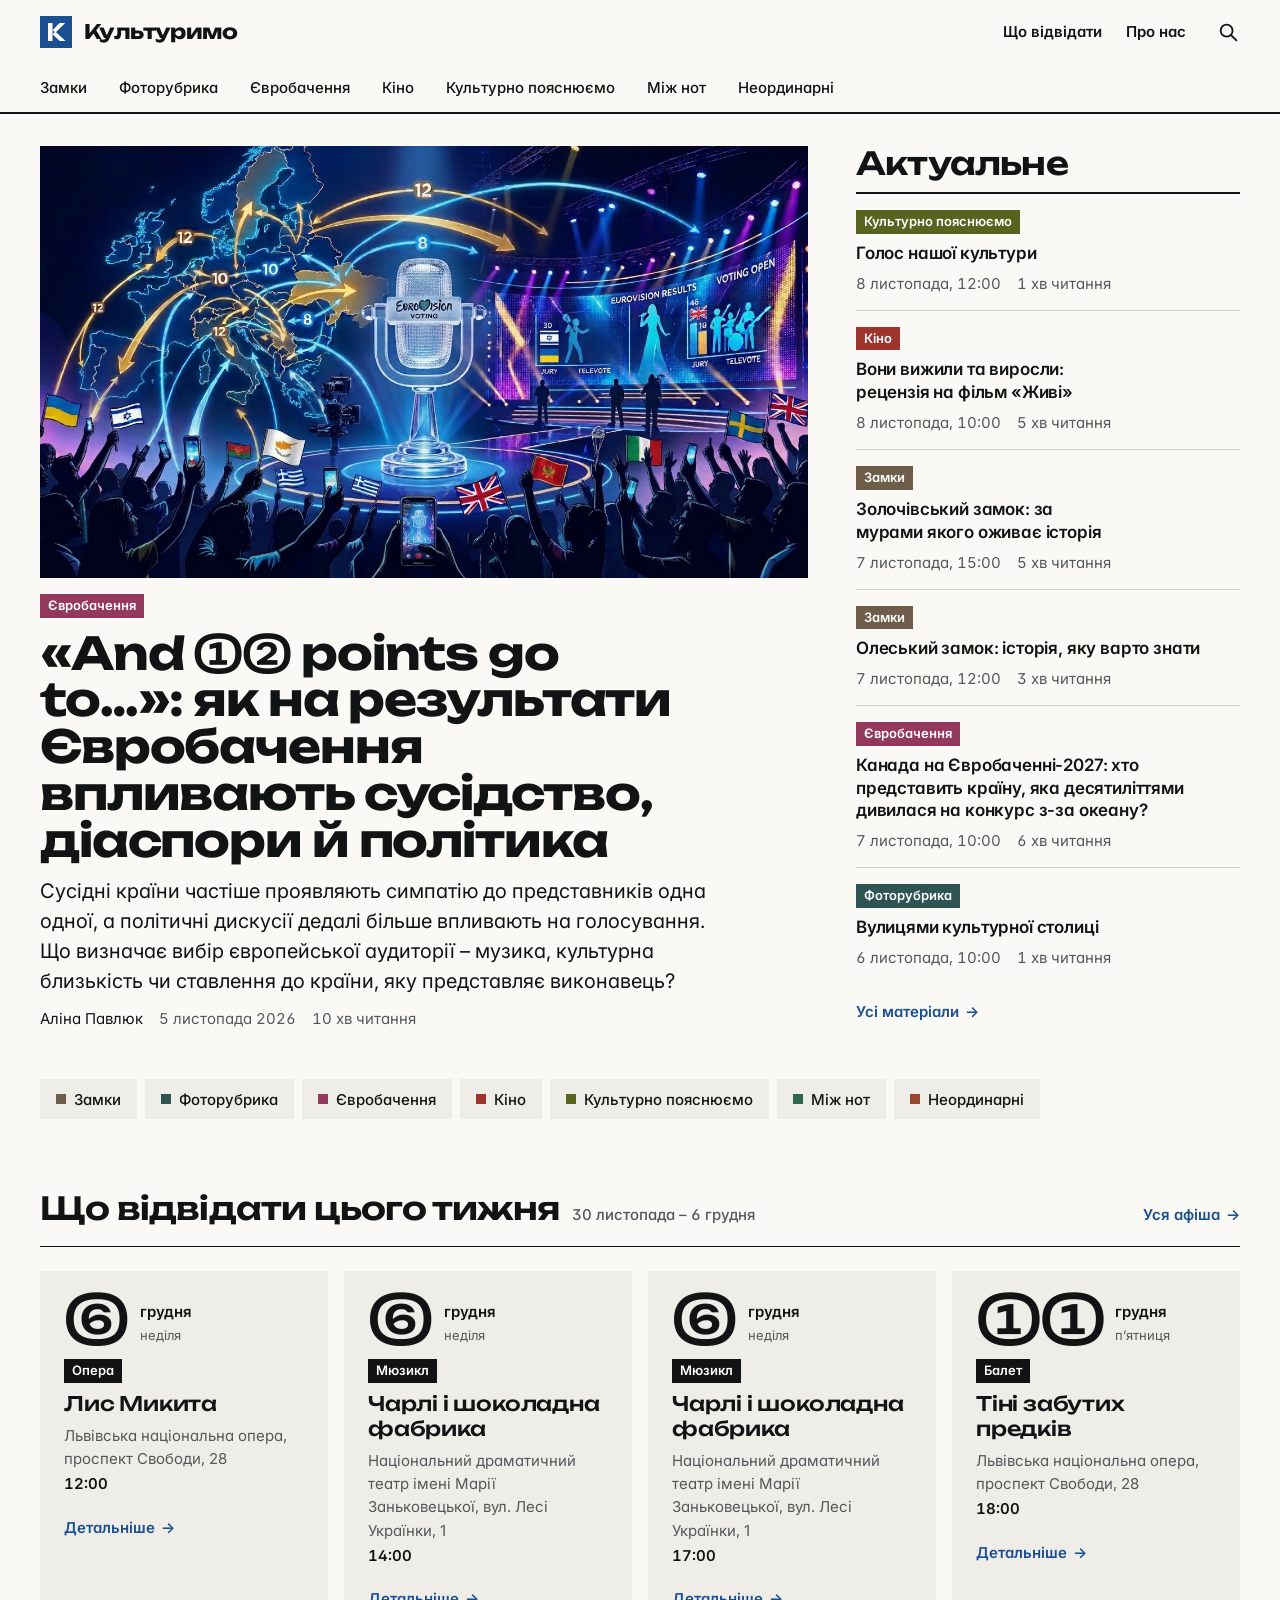
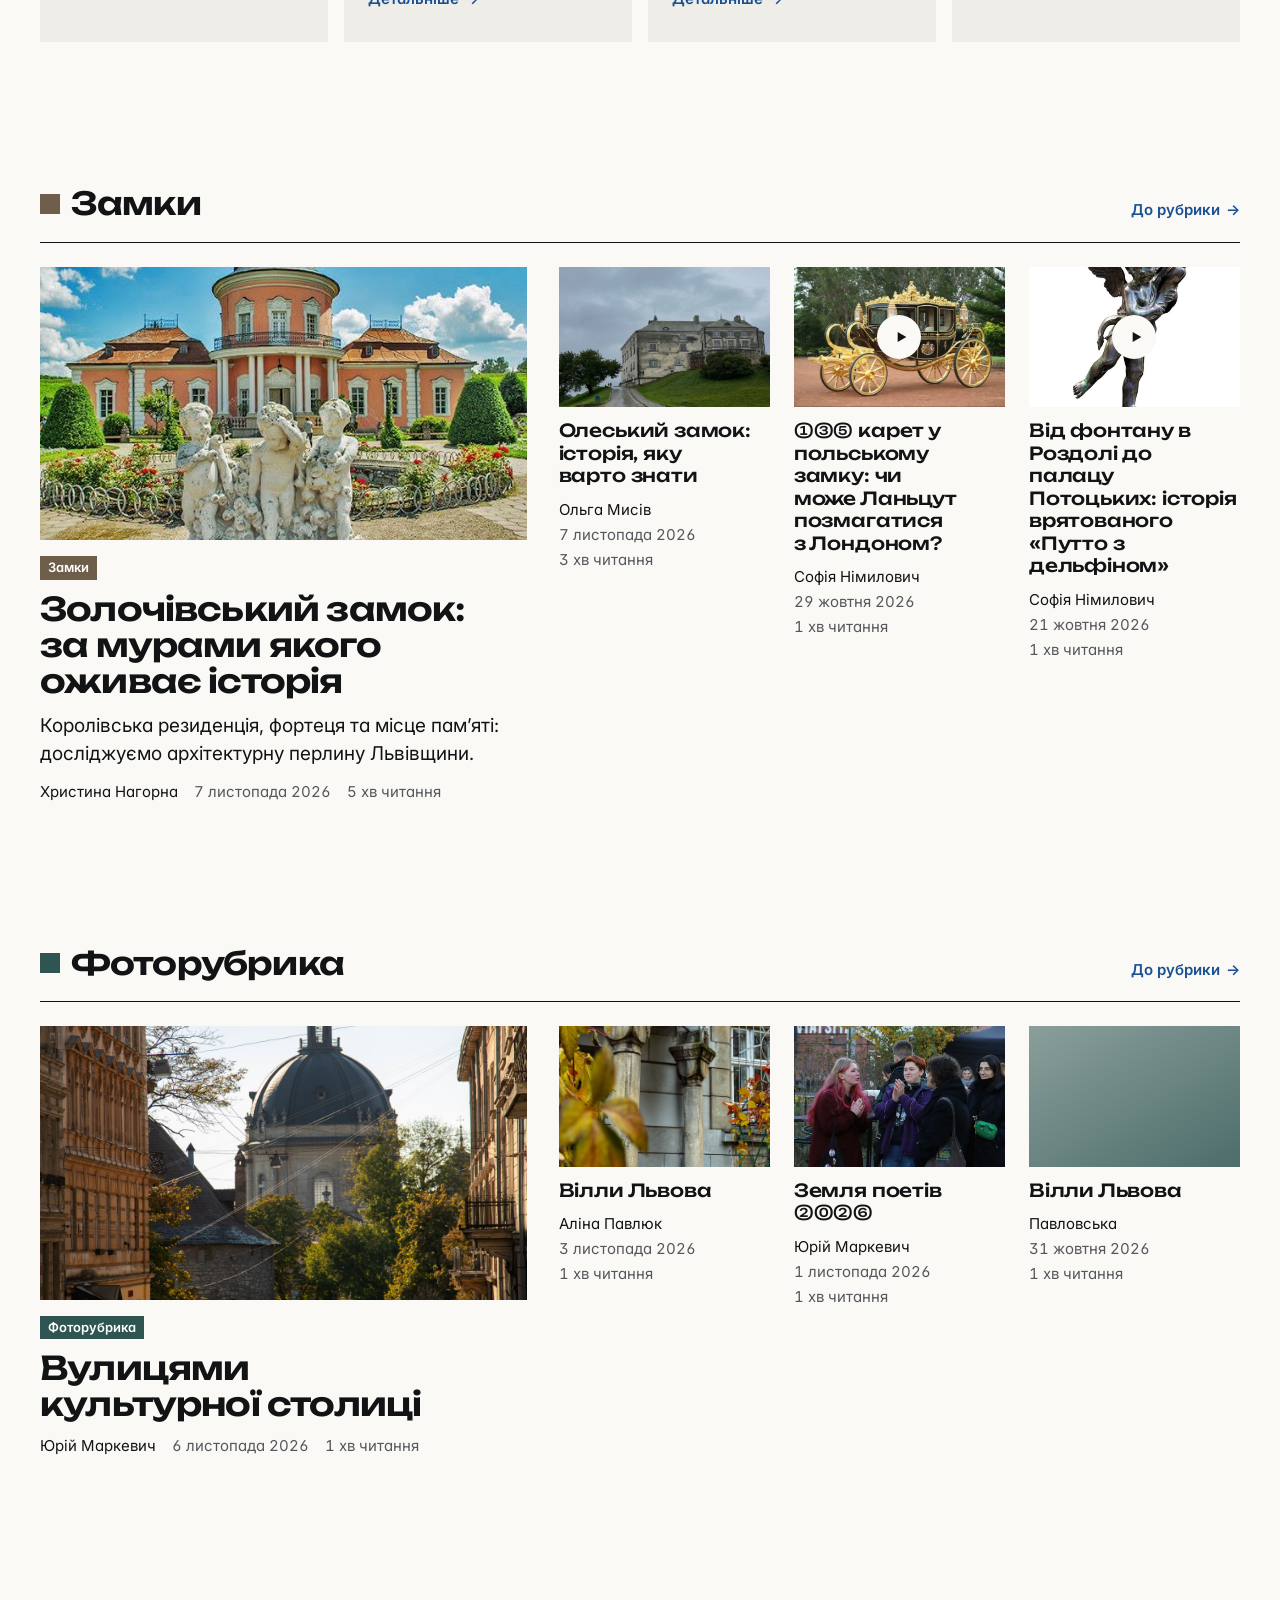
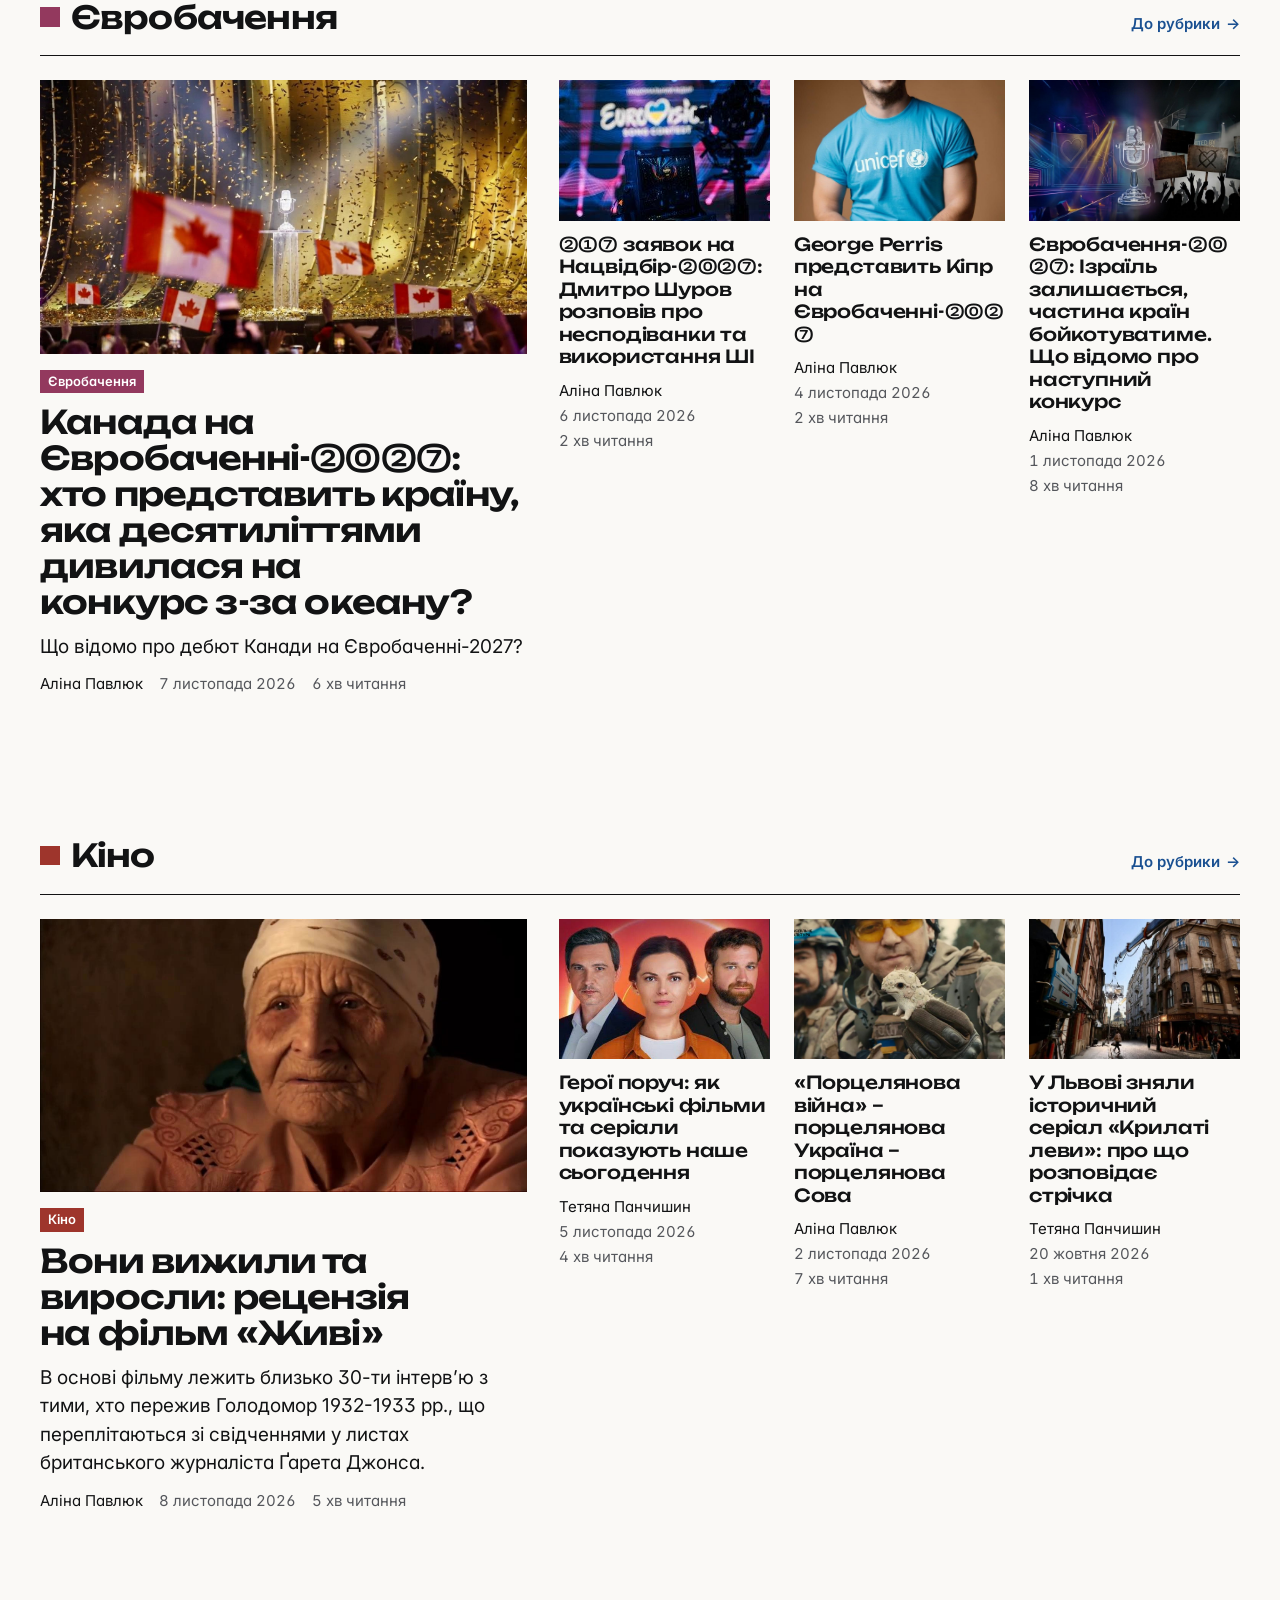
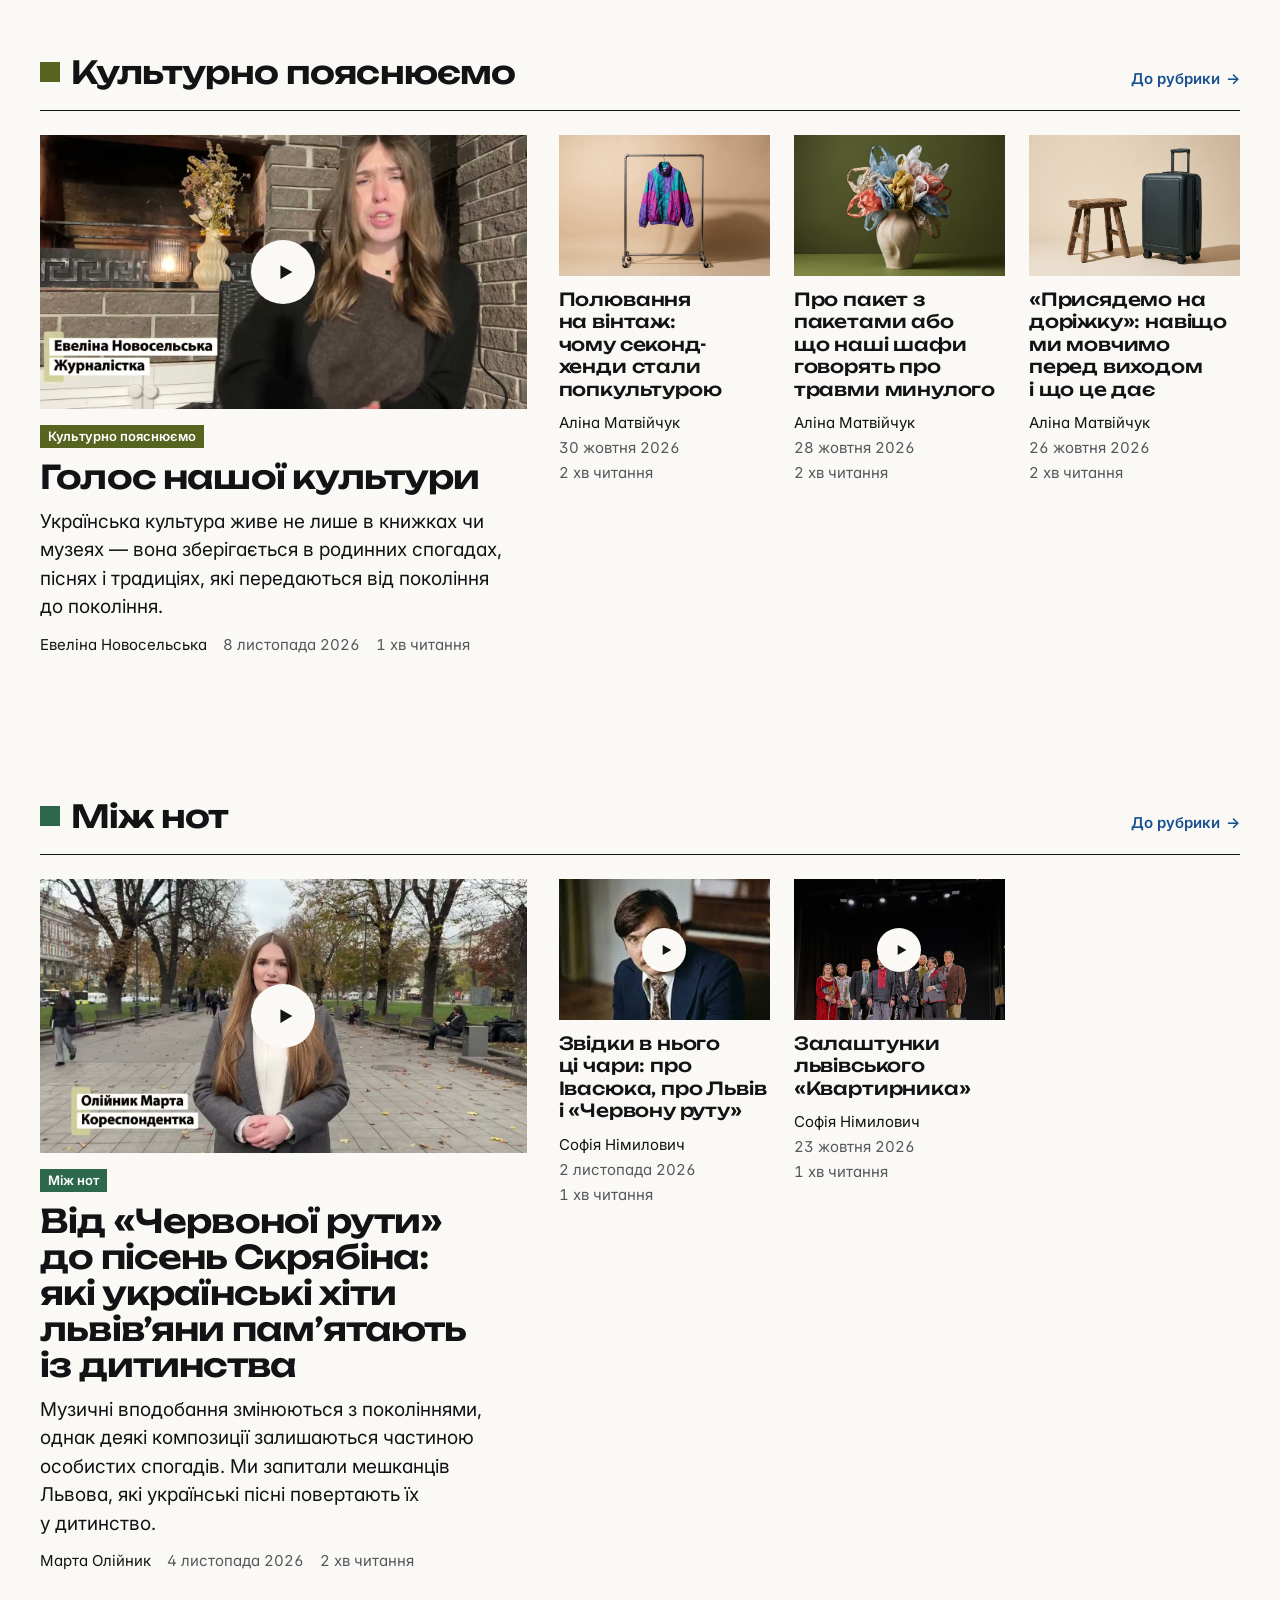
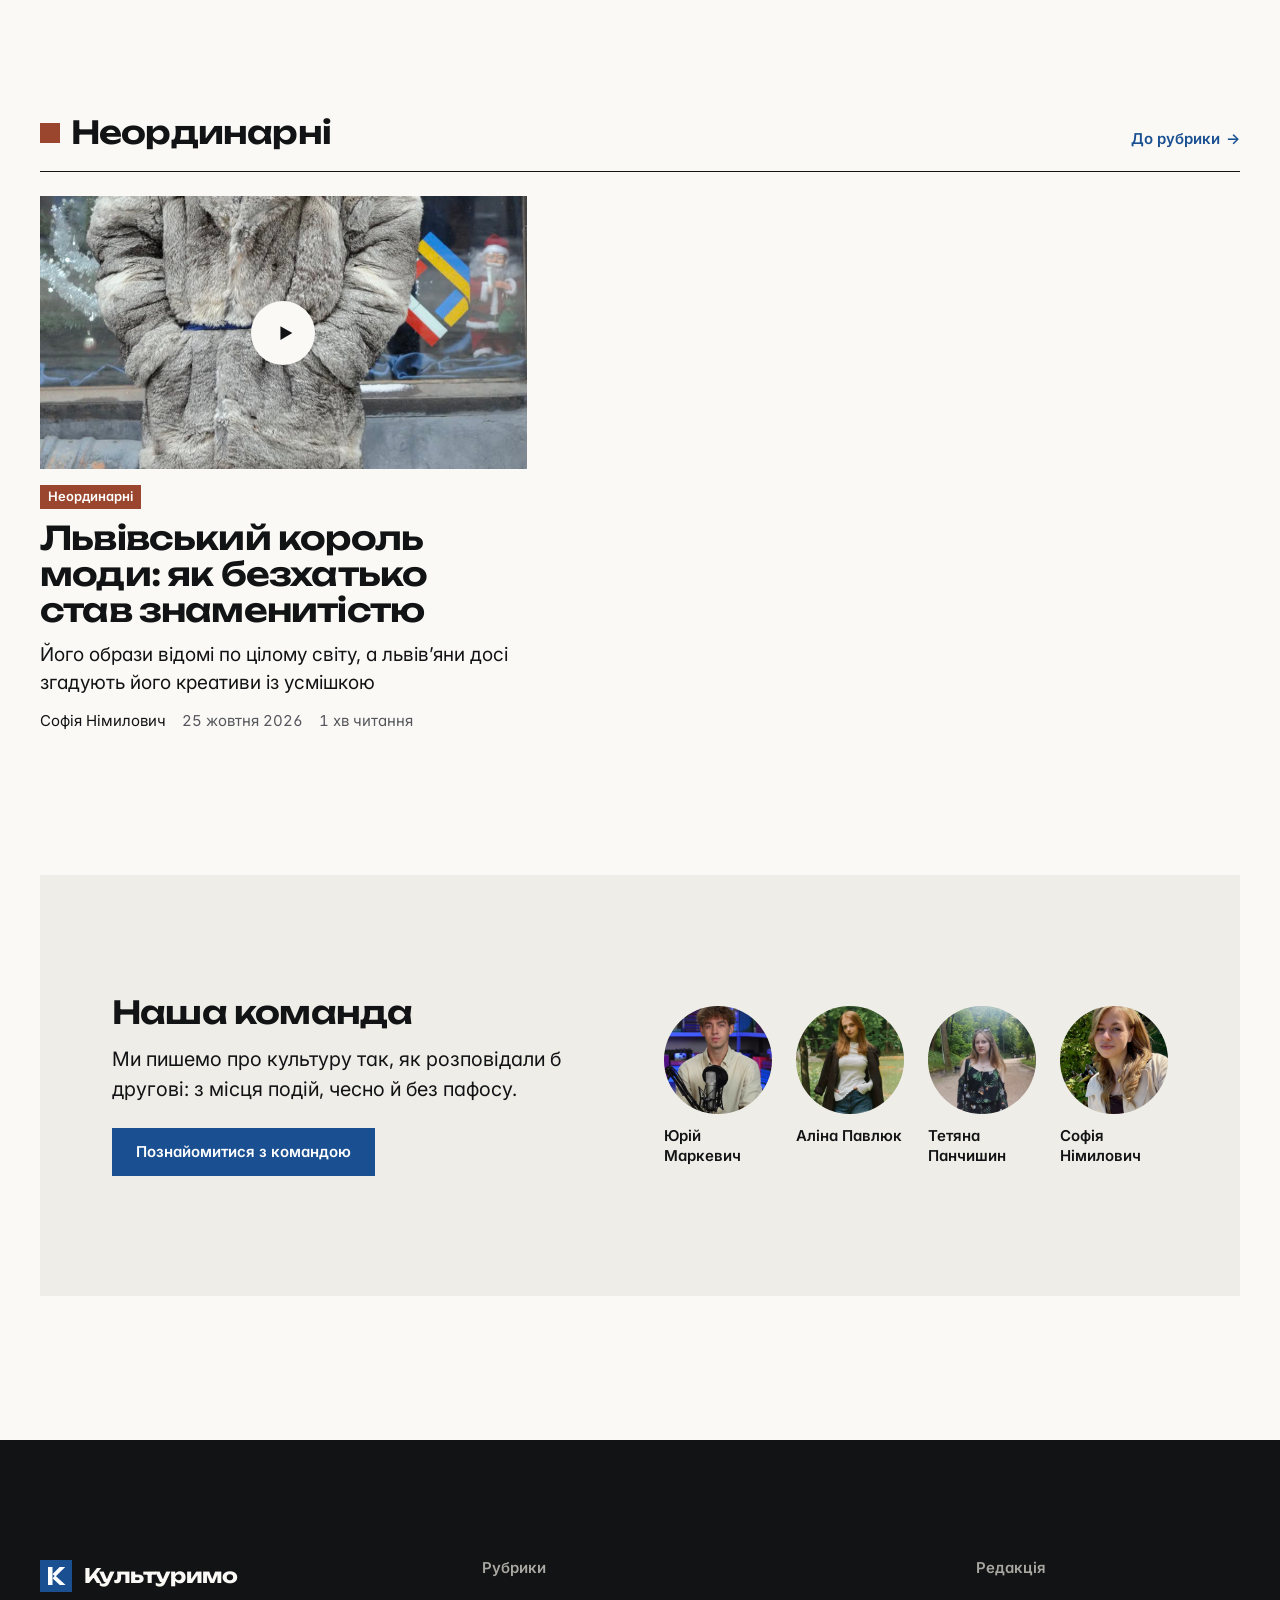
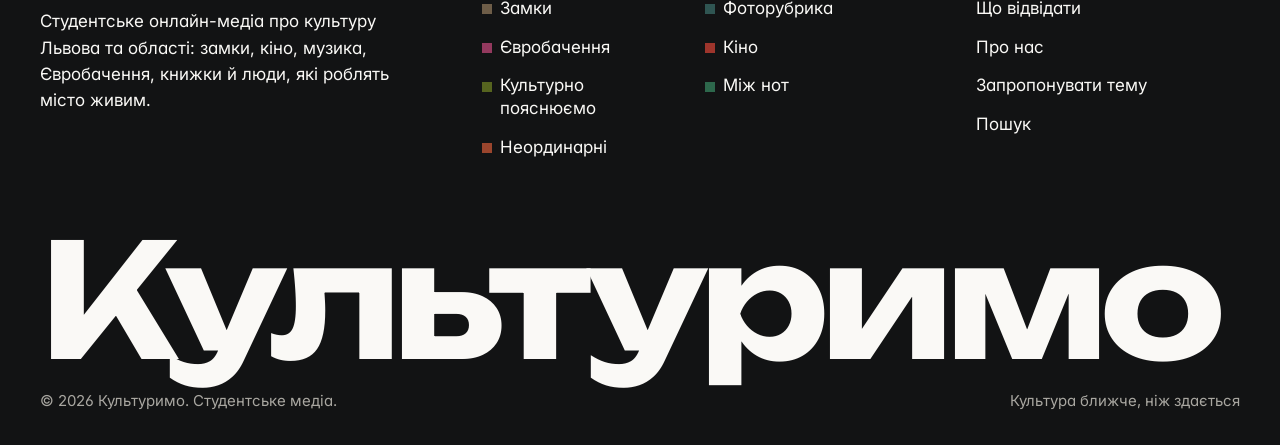
==== commit facb7bae: "Наповнення реальними матеріалами редакції, афіша, відео, README - 32 матеріали, 13 авторів, афіша з " ====
--- a/index.html
+++ b/index.html
@@ -7,12 +7,17 @@
   <meta name="description" content="Студентське онлайн-медіа про культуру Львова та області: замки, кіно, музика, Євробачення, книжки й неординарні люди.">
   <meta name="theme-color" content="#FAF9F6">
 
-  <!-- Open Graph: як сторінка виглядає в месенджерах. og:image додати, коли з'явиться обкладинка (1200×630). -->
+  <!-- Open Graph: як сторінка виглядає в месенджерах. Картинка — assets/og-cover.jpg (1200×630); якщо зміниться домен сайту, заміни адресу в og:image. -->
   <meta property="og:type" content="website">
   <meta property="og:site_name" content="Культуримо">
   <meta property="og:locale" content="uk_UA">
   <meta property="og:title" content="Культуримо — культура Львова ближче, ніж здається">
   <meta property="og:description" content="Студентське онлайн-медіа про культуру Львова та області: замки, кіно, музика, Євробачення, книжки й неординарні люди.">
+  <meta property="og:image" content="https://kulturymo.vercel.app/assets/og-cover.jpg">
+  <meta property="og:image:width" content="1200">
+  <meta property="og:image:height" content="630">
+  <meta property="og:image:alt" content="Вулиця Львова з куполом храму — Культуримо">
+  <meta name="twitter:card" content="summary_large_image">
 
   <link rel="icon" href="assets/logo.svg" type="image/svg+xml">
 
--- a/css/style.css
+++ b/css/style.css
@@ -218,7 +218,7 @@
   font-weight: 600;
   letter-spacing: var(--tracking-display);
   line-height: var(--lh-tight);
-  overflow-wrap: break-word;
+  overflow-wrap: anywhere; /* довге слово широким шрифтом переноситься, а не вилазить за край */
   hyphens: auto;
   text-wrap: balance;
 }
@@ -3036,6 +3036,75 @@
 }
 
 /* =====================================================================
+   ВІДЕО З ФАЙЛУ, ПІДПИСИ ГАЛЕРЕЇ, ПОСИЛАННЯ В ТЕКСТІ, ЖАНРИ ПОДІЙ
+   ===================================================================== */
+
+/* Пропорції відео: вертикальне (телефон) і квадратне */
+.media--9x16 { --ratio: 9 / 16; }
+
+/* Плеєр власного відео (assets/video/*.mp4) — та сама рамка, що й YouTube */
+.media--player {
+  background: var(--color-inverse-bg);
+}
+
+.media--player > video {
+  object-fit: contain;
+  transition: none;
+}
+
+/* Фокус на кнопках плеєра (вони всередині <video>) — рамка навколо всього плеєра */
+.media--player:has(video:focus-visible) {
+  overflow: visible;
+  outline: 3px solid var(--color-accent);
+  outline-offset: 3px;
+}
+
+/* Вертикальне й квадратне відео не розтягуються на всю ширину — інакше не влізуть в екран */
+.video-embed--9x16 .media {
+  width: min(100%, 26rem, calc((100svh - var(--header-h) - var(--space-7)) * 9 / 16));
+  margin-inline: auto;
+}
+
+.video-embed--1x1 .media {
+  width: min(100%, 36rem);
+  margin-inline: auto;
+}
+
+/* Головне відео матеріалу стоїть на місці обкладинки */
+.article__cover.video-embed {
+  margin-top: var(--space-6);
+}
+
+/* Підпис під фото в галереї («Джерело: …») */
+.gallery__caption {
+  margin-top: var(--space-2);
+  font-family: var(--font-text);
+  font-size: var(--fs-sm);
+  line-height: 1.4;
+  color: var(--color-muted);
+}
+
+.gallery__grid > li {
+  min-width: 0;
+}
+
+/* Посилання окремим рядком у тексті матеріалу */
+.prose__link .link::after {
+  content: " ↗";
+}
+
+/* Жанр події: нейтральна плашка (Балет, Опера, Комедія…) */
+.genre-tags {
+  display: flex;
+  flex-wrap: wrap;
+  gap: var(--space-1);
+}
+
+.tag--genre {
+  background: var(--color-ink);
+}
+
+/* =====================================================================
    Рух: анімації вимикаються, якщо користувач просить менше руху
    ===================================================================== */
 
